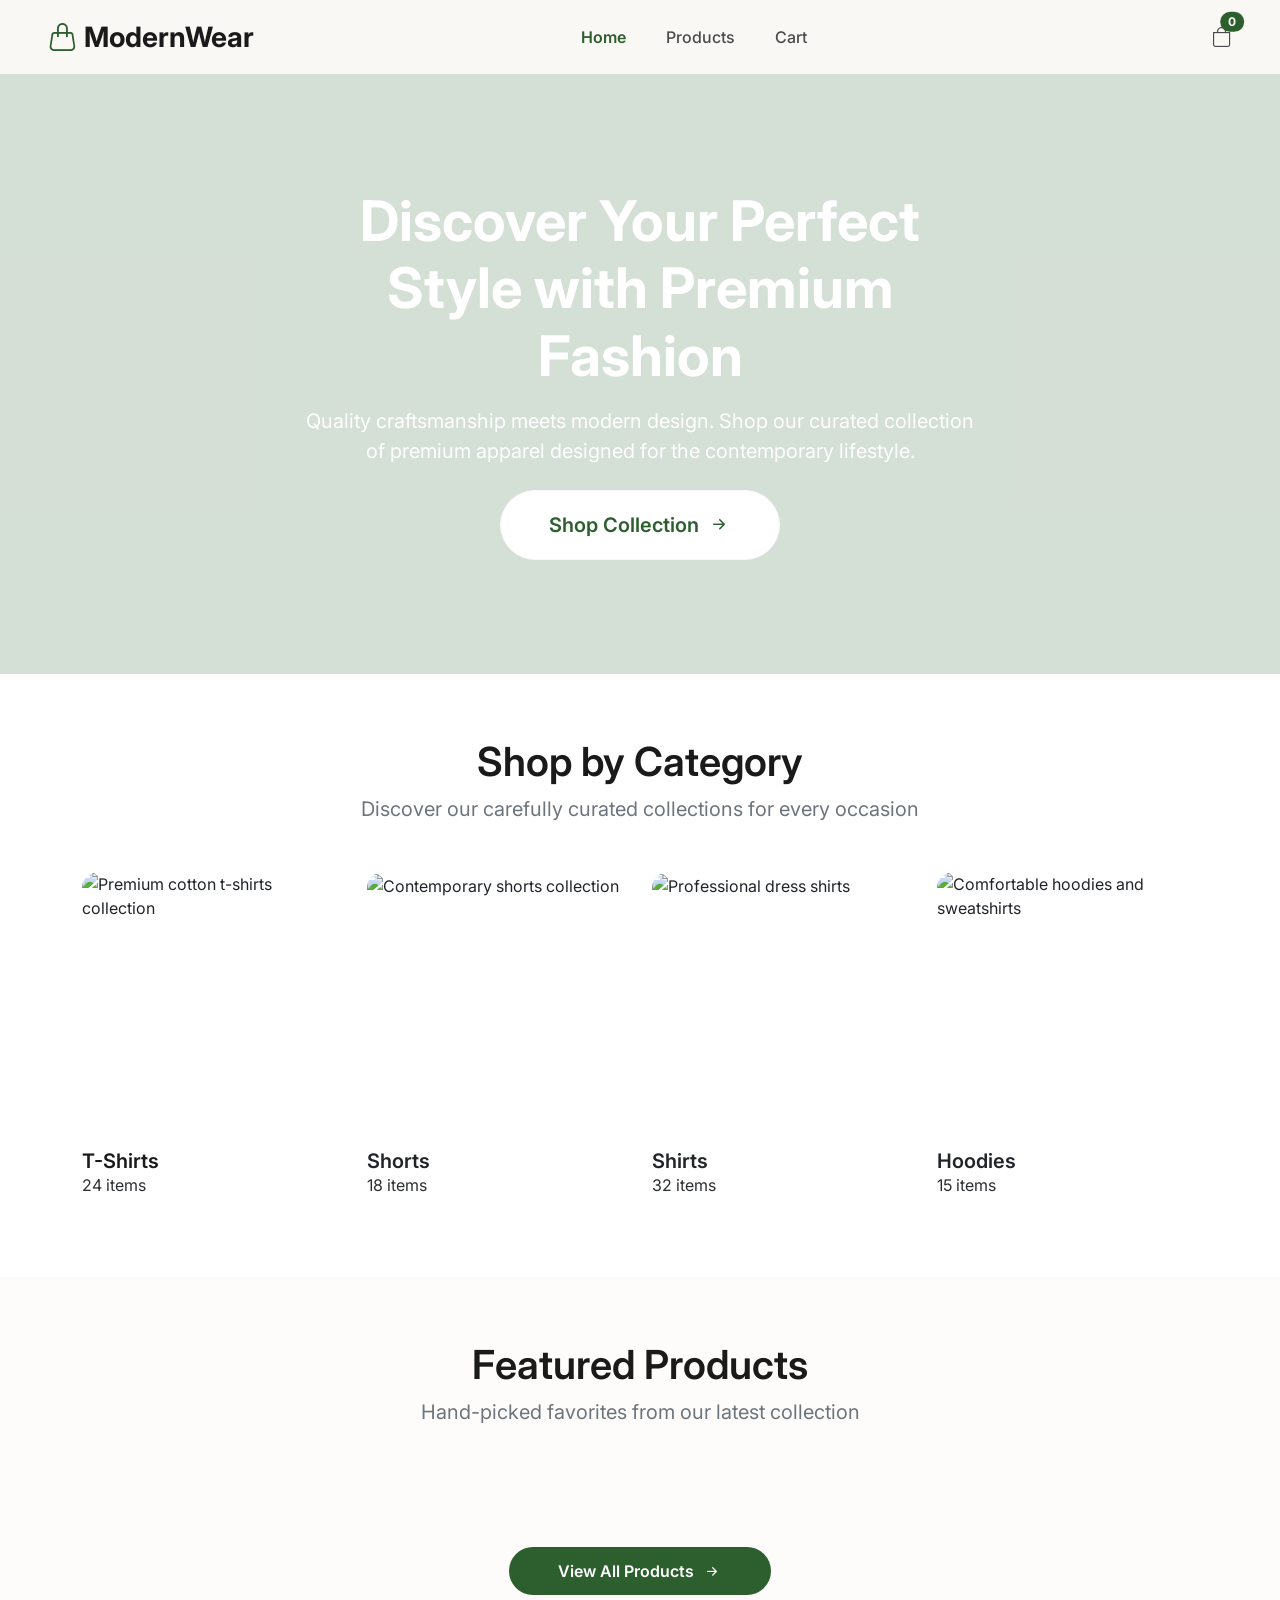
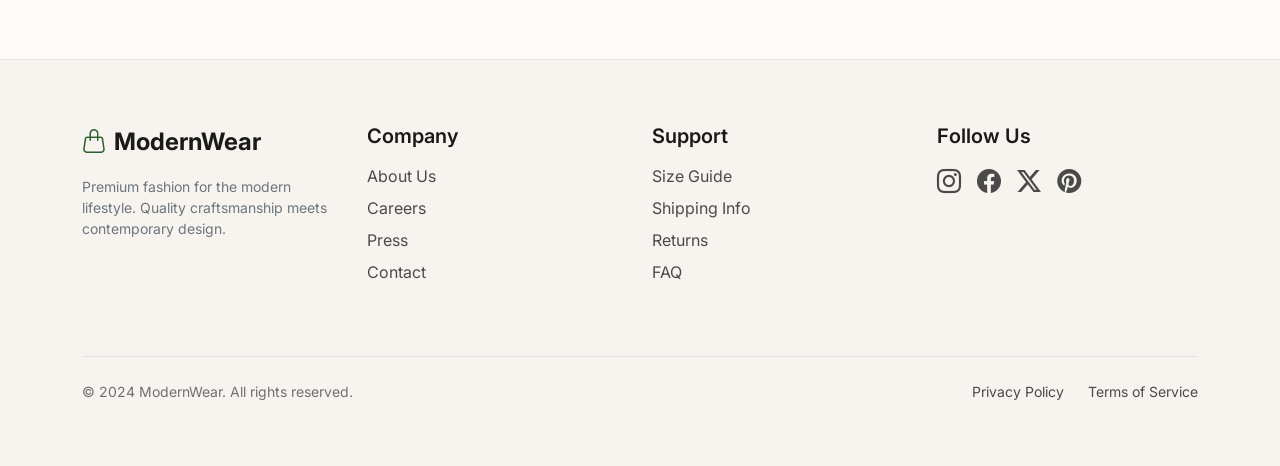
==== index.html @ c386eeb7 "changing home page name to index" ====
<!DOCTYPE html>
<html lang="en">

<head>
    <meta charset="UTF-8">
    <meta name="viewport" content="width=device-width, initial-scale=1.0, viewport-fit=cover">
    <title>ModernWear | Premium Fashion</title>
    <!-- Bootstrap 5 CSS + Icons + Core JS -->
    <link href="https://cdn.jsdelivr.net/npm/bootstrap@5.3.0-alpha1/dist/css/bootstrap.min.css" rel="stylesheet">
    <!-- Bootstrap Icons (alternative to lucide/iconify, but we keep universal style) -->
    <link rel="stylesheet" href="https://cdn.jsdelivr.net/npm/bootstrap-icons@1.11.3/font/bootstrap-icons.min.css">
    <!-- Google Fonts for clean typography -->
    <link
        href="https://fonts.googleapis.com/css2?family=Inter:opsz,wght@14..32,300;14..32,400;14..32,500;14..32,600;14..32,700&display=swap"
        rel="stylesheet">
    <link rel="stylesheet" href="style.css">

</head>

<body>

    <!-- 
  Navbar with Bootstrap responsive behavior:
  - On desktop (lg and above): navbar expands, links visible horizontally, no toggler needed.
  - On mobile/tablet (< lg): navbar collapses, hamburger button appears to toggle menu.
  This matches exactly the requirement: "navbar to be shown normally and when the screen is for mobile phones then start showing the navbar using the button"
-->
    <header>
        <nav class="navbar navbar-expand-lg navbar-custom">
            <div class="container-fluid p-0">
                <!-- Brand Logo -->
                <a class="navbar-brand-custom" href="#">
                    <i class="bi bi-handbag"></i>
                    <span>ModernWear</span>
                </a>

                <!-- Navbar toggler (hamburger button) - visible only on mobile/tablet -->
                <button class="navbar-toggler" type="button" data-bs-toggle="collapse" data-bs-target="#mainNavbar"
                    aria-controls="mainNavbar" aria-expanded="false" aria-label="Toggle navigation">
                    <i class="bi bi-list fs-1" style="color: #2C5F2D;"></i>
                </button>

                <!-- Collapsible navbar content: links and icons (icons also reposition on collapse) -->
                <div class="collapse navbar-collapse justify-content-between" id="mainNavbar">

                    <div class="d-none d-lg-block" style="width: 120px;"></div>

                    <!-- Centered navigation links on desktop, left on collapse -->
                    <ul class="navbar-nav mx-auto mb-2 mb-lg-0 gap-lg-4 gap-2">
                        <li class="nav-item">
                            <a class="nav-link active fw-semibold" href="home.html" style="color: #2C5F2D;">Home</a>
                        </li>
                        <li class="nav-item">
                            <a class="nav-link" href="products_index.html">Products</a>
                        </li>
                        <li class="nav-item">
                            <a class="nav-link" href="cart.html">Cart</a>
                        </li>
                    </ul>

                    <!-- Right side icons: search & shopping bag with badge -->
                    <div class="nav-icons ms-auto mt-3 mt-lg-0">
                        <div class="position-relative d-inline-flex">
                            <a href="cart.html" class="bi bi-bag fs-5 btn-icon-hover" style="color: #4a4a4a;"></a>
                            <span class="position-absolute top-0 start-100 translate-middle badge" id="cartItemsSpan"
                                style="border-radius: 24px; background-color: #2C5F2D;">0</span>
                        </div>
                    </div>
                </div>
            </div>
        </nav>
    </header>

    <main>
        <!-- Hero section with background image and green overlay -->
        <section class="position-relative w-100"
            style="min-height: 600px; background-image: url('https://static.paraflowcontent.com/public/resource/image/a74d214f-191f-445a-be1c-9409bee812e2.jpeg'); background-size: cover; background-position: center;">
            <div class="position-absolute top-0 start-0 w-100 h-100" style="background-color: rgba(44, 95, 45, 0.2);">
            </div>
            <div class="container h-100 d-flex align-items-center justify-content-center position-relative py-5"
                style="min-height: 600px;">
                <div class="text-center text-white px-3" style="max-width: 720px;">
                    <h1 class="display-4 fw-bold mb-3 hero-title">Discover Your Perfect Style with Premium Fashion</h1>
                    <p class="fs-5 mb-4 opacity-90 hero-sub">Quality craftsmanship meets modern design. Shop our curated
                        collection of premium apparel designed for the contemporary lifestyle.</p>
                    <a href="products_index.html"
                        class="btn btn-light btn-lg rounded-pill px-5 py-3 fw-semibold d-inline-flex align-items-center gap-2"
                        style="color: #2C5F2D; background: white;" id="shopCollection">
                        Shop Collection <i class="bi bi-arrow-right-short fs-4"></i>
                    </a>
                </div>
            </div>
        </section>

        <!-- Shop by Category section -->
        <section class="section-pad">
            <div class="container">
                <div class="text-center mb-5">
                    <h2 class="fw-semibold fs-1" style="color: #1a1a1a;">Shop by Category</h2>
                    <p class="text-secondary fs-5">Discover our carefully curated collections for every occasion</p>
                </div>
                <div class="row g-4">
                    <!-- Category 1: T-Shirts -->
                    <div class="col-sm-6 col-lg-3">
                        <div class="category-card">
                            <div class="rounded-4 overflow-hidden mb-3" style="aspect-ratio: 1 / 1;">
                                <img src="https://static.paraflowcontent.com/public/resource/image/ae2c9e3f-8315-4bd7-a6d4-127aab6cfd67.jpeg"
                                    class="w-100 h-100 img-cover" alt="Premium cotton t-shirts collection">
                            </div>
                            <h3 class="fw-semibold fs-5 mb-0" style="color: #1a1a1a;">T-Shirts</h3>
                            <p class="text-secondary-emphasis" style="color: #707070;">24 items</p>
                        </div>
                    </div>
                    <!-- Category 2: Shorts -->
                    <div class="col-sm-6 col-lg-3">
                        <div class="category-card">
                            <div class="rounded-4 overflow-hidden mb-3" style="aspect-ratio: 1 / 1;">
                                <img src="https://static.paraflowcontent.com/public/resource/image/b7608e39-6a38-4a4c-96ec-7ed634ce9120.jpeg"
                                    class="w-100 h-100 img-cover" alt="Contemporary shorts collection">
                            </div>
                            <h3 class="fw-semibold fs-5 mb-0">Shorts</h3>
                            <p class="text-secondary-emphasis" style="color: #707070;">18 items</p>
                        </div>
                    </div>
                    <!-- Category 3: Shirts -->
                    <div class="col-sm-6 col-lg-3">
                        <div class="category-card">
                            <div class="rounded-4 overflow-hidden mb-3" style="aspect-ratio: 1 / 1;">
                                <img src="https://static.paraflowcontent.com/public/resource/image/f9c5b1fc-cf08-4550-a4e1-898ebedafe36.jpeg"
                                    class="w-100 h-100 img-cover" alt="Professional dress shirts">
                            </div>
                            <h3 class="fw-semibold fs-5 mb-0">Shirts</h3>
                            <p class="text-secondary-emphasis" style="color: #707070;">32 items</p>
                        </div>
                    </div>
                    <!-- Category 4: Hoodies -->
                    <div class="col-sm-6 col-lg-3">
                        <div class="category-card">
                            <div class="rounded-4 overflow-hidden mb-3" style="aspect-ratio: 1 / 1;">
                                <img src="https://static.paraflowcontent.com/public/resource/image/0d8dbdb2-20f8-4ef2-a52f-b35d293071a5.jpeg"
                                    class="w-100 h-100 img-cover" alt="Comfortable hoodies and sweatshirts">
                            </div>
                            <h3 class="fw-semibold fs-5 mb-0">Hoodies</h3>
                            <p class="text-secondary-emphasis" style="color: #707070;">15 items</p>
                        </div>
                    </div>
                </div>
            </div>
        </section>

        <!-- Featured Products section with light background -->
        <section style="background-color: #FDFCFA;" class="section-pad">
            <div class="container">
                <div class="text-center mb-5">
                    <h2 class="fw-semibold fs-1" style="color: #1a1a1a;">Featured Products</h2>
                    <p class="text-secondary fs-5">Hand-picked favorites from our latest collection</p>
                </div>

                <div class="row g-4 pb-5" id="products_grid">


                    <!-- Load More Button -->

                </div>




                <div class="text-center mt-5">
                    <a href="products_index.html"
                        class="btn btn-brand-green rounded-pill px-5 py-2 fw-semibold d-inline-flex align-items-center gap-2">
                        View All Products <i class="bi bi-arrow-right-short fs-5"></i>
                    </a>
                </div>
            </div>
        </section>

        <!-- Footer -->
        <footer style="background-color: #F7F4EF; border-top: 1px solid #e8e3dc;" class="section-pad">
            <div class="container">
                <div class="row g-4 pb-5 mb-2">
                    <!-- Brand column -->
                    <div class="col-md-6 col-lg-3">
                        <div class="d-flex align-items-center gap-2 mb-3">
                            <i class="bi bi-handbag fs-4 text-brand-green"></i>
                            <span class="fw-bold fs-4" style="color: #1a1a1a;">ModernWear</span>
                        </div>
                        <p class="small text-secondary">Premium fashion for the modern lifestyle. Quality craftsmanship
                            meets contemporary design.</p>
                    </div>
                    <!-- Company Links -->
                    <div class="col-6 col-md-3 col-lg-3">
                        <h5 class="fw-semibold mb-3" style="color: #1a1a1a;">Company</h5>
                        <ul class="list-unstyled">
                            <li class="mb-2"><a href="#" class="footer-link text-decoration-none">About Us</a></li>
                            <li class="mb-2"><a href="#" class="footer-link text-decoration-none">Careers</a></li>
                            <li class="mb-2"><a href="#" class="footer-link text-decoration-none">Press</a></li>
                            <li class="mb-2"><a href="#" class="footer-link text-decoration-none">Contact</a></li>
                        </ul>
                    </div>
                    <!-- Support Links -->
                    <div class="col-6 col-md-3 col-lg-3">
                        <h5 class="fw-semibold mb-3" style="color: #1a1a1a;">Support</h5>
                        <ul class="list-unstyled">
                            <li class="mb-2"><a href="#" class="footer-link text-decoration-none">Size Guide</a></li>
                            <li class="mb-2"><a href="#" class="footer-link text-decoration-none">Shipping Info</a></li>
                            <li class="mb-2"><a href="#" class="footer-link text-decoration-none">Returns</a></li>
                            <li class="mb-2"><a href="#" class="footer-link text-decoration-none">FAQ</a></li>
                        </ul>
                    </div>
                    <!-- Social Links -->
                    <div class="col-md-6 col-lg-3">
                        <h5 class="fw-semibold mb-3" style="color: #1a1a1a;">Follow Us</h5>
                        <div class="d-flex gap-3">
                            <a href="#" class="social-icon"><i class="bi bi-instagram fs-4"></i></a>
                            <a href="#" class="social-icon"><i class="bi bi-facebook fs-4"></i></a>
                            <a href="#" class="social-icon"><i class="bi bi-twitter-x fs-4"></i></a>
                            <a href="#" class="social-icon"><i class="bi bi-pinterest fs-4"></i></a>
                        </div>
                    </div>
                </div>
                <div class="border-top pt-4 mt-2 d-flex flex-column flex-md-row justify-content-between align-items-center"
                    style="border-color: #e8e3dc;">
                    <p class="small mb-2 mb-md-0" style="color: #707070;">© 2024 ModernWear. All rights reserved.</p>
                    <div class="d-flex gap-4">
                        <a href="#" class="footer-link small text-decoration-none">Privacy Policy</a>
                        <a href="#" class="footer-link small text-decoration-none">Terms of Service</a>
                    </div>
                </div>
            </div>
        </footer>
    </main>

    <!-- Bootstrap JS Bundle for responsive navbar toggler -->
    <script src="https://cdn.jsdelivr.net/npm/bootstrap@5.3.0-alpha1/dist/js/bootstrap.bundle.min.js"></script>
    <!-- Heart icon toggle interactive (enhancement) -->
    <script>
        let totalCartQuantity = localStorage.getItem("totalCartQuantity");
        const cartItemsSpan = document.getElementById('cartItemsSpan');

        if (totalCartQuantity !== null) {
            cartItemsSpan.innerText = totalCartQuantity;
        }
        document.querySelectorAll('.heart-icon').forEach(heart => {
            heart.addEventListener('click', function (e) {
                e.preventDefault();
                const icon = this.querySelector('i');
                if (icon.classList.contains('bi-heart')) {
                    icon.classList.remove('bi-heart');
                    icon.classList.add('bi-heart-fill');
                    icon.style.color = '#e83e8c';
                } else {
                    icon.classList.remove('bi-heart-fill');
                    icon.classList.add('bi-heart');
                    icon.style.color = '#4a4a4a';
                }
            });
        });


        let maxRange = 4;
        let minRange = 0;
        let products_data;
        fetch('https://69bea7ae17c3d7d977929e89.mockapi.io/TownTeen/products')
            .then(res => res.json())
            .then(data => {
                products_data = data;
                renderProducts(data);
            });

        function renderProducts(products) {
            const container = document.getElementById('products_grid');

            // container.innerHTML = ""; // clear old content
            products.forEach(product => {
                if (product.id >= minRange && product.id <= maxRange) {
                    const card = document.createElement('div');
                    card.className = "col-sm-6 col-lg-4 col-xl-3";
                    card.innerHTML = `
                <div class="card h-100 border-0 shadow-sm rounded-4 overflow-hidden">
                    <div class="position-relative" style="aspect-ratio: 1/1;">
                        <img src=${product.image}
                            class="card-img-top w-100 h-100 object-fit-cover" alt="Performance Athletic">
                            <div class="position-absolute top-0 end-0 m-3">
                                <div class="heart-icon"><i class="bi bi-heart" style="color: #4a4a4a;"></i></div>
                            </div>
                    </div>
                    <div class="card-body p-3">
                        <span class="small text-secondary-emphasis">${product.category}</span>
                        <h3 class="h6 fw-semibold mt-1 mb-2">${product.name}</h3>
                        <div class="fw-bold fs-5" style="color: #2C5F2D;">$${product.price}</div>
                    </div>
                </div>
        `;
                    container.append(card);
                }
            });

            document.querySelectorAll('.heart-icon').forEach(heart => {
                heart.addEventListener('click', function (e) {
                    e.preventDefault();
                    const icon = this.querySelector('i');
                    if (icon.classList.contains('bi-heart')) {
                        icon.classList.remove('bi-heart');
                        icon.classList.add('bi-heart-fill');
                        icon.style.color = '#e83e8c';
                    } else {
                        icon.classList.remove('bi-heart-fill');
                        icon.classList.add('bi-heart');
                        icon.style.color = '#4a4a4a';
                    }
                });
            });
        }


    </script>
</body>

</html>
---- style.css ----
/* Custom overrides to keep Bootstrap aligned with original design colors, spacing, and hover effects */
        body {
            font-family: 'Inter', -apple-system, BlinkMacSystemFont, 'Segoe UI', 'Helvetica Neue', Arial, sans-serif;
            background-color: #ffffff;
            line-height: 1.5;
        }

        /* brand color: #2C5F2D (green), neutral grays */
        :root {
            --brand-green: #2C5F2D;
            --brand-dark: #1a1a1a;
            --brand-gray: #4a4a4a;
            --brand-light-gray: #707070;
            --bg-warm: #faf8f5;
            --card-bg: #ffffff;
            --footer-bg: #F7F4EF;
            --border-light: #e8e3dc;
        }

 .hover-zoom {
            transition: transform 0.5s ease;
        }

        .hover-zoom:hover {
            transform: scale(1.02);
            /* zoom 10% */
        }

        .hover-color{
            transition: background 0.5s ease;
            background-color: #2C5F2D !important;

        }

        .hover-color:hover{
            background-color: #308932 !important;

        }

        .text-brand-green {
            color: var(--brand-green);
        }

        .bg-brand-green {
            background-color: var(--brand-green);
        }

        .btn-brand-green {
            background-color: var(--brand-green);
            color: white;
            transition: all 0.2s ease;
        }

        .btn-brand-green:hover {
            background-color: #1d4620;
            color: white;
        }

        .hero-overlay {
            background-color: rgba(44, 95, 45, 0.2);
        }

        .category-card img,
        .product-card img {
            transition: opacity 0.25s ease;
        }

        .category-card:hover img {
            opacity: 0.9;
        }

        .product-card {
            transition: box-shadow 0.2s ease;
            border-radius: 1rem;
            background: white;
            overflow: hidden;
        }

        .product-card:hover {
            box-shadow: 0 8px 20px rgba(44, 95, 45, 0.08);
        }

        .heart-icon {
            background: rgba(255, 255, 255, 0.9);
            backdrop-filter: blur(4px);
            transition: background 0.2s;
            width: 36px;
            height: 36px;
            display: flex;
            align-items: center;
            justify-content: center;
            border-radius: 50%;
            cursor: pointer;
        }

        .heart-icon:hover {
            background: white;
        }

        .footer-link {
            color: var(--brand-gray);
            text-decoration: none;
            transition: color 0.2s;
        }

        .footer-link:hover {
            color: var(--brand-green);
        }

        .social-icon {
            color: var(--brand-gray);
            font-size: 1.4rem;
            transition: color 0.2s;
        }

        .social-icon:hover {
            color: var(--brand-green);
        }

        .cart-badge {
            background-color: var(--brand-green);
            color: white;
            width: 20px;
            height: 20px;
            font-size: 0.7rem;
            top: -8px;
            right: -12px;
        }

        .nav-link-custom {
            font-weight: 500;
            color: var(--brand-gray);
            transition: color 0.2s;
            cursor: pointer;
            text-decoration: none;
        }

        .nav-link-custom:hover,
        .nav-link-custom.active {
            color: var(--brand-green);
        }

        .btn-icon-hover {
            transition: color 0.2s;
            cursor: pointer;
        }

        .btn-icon-hover:hover {
            color: var(--brand-green);
        }

        .img-cover {
            object-fit: cover;
            width: 100%;
            height: 100%;
        }

        /* responsive adjustments for section padding */
        @media (max-width: 768px) {
            .hero-title {
                font-size: 2rem;
            }

            .hero-sub {
                font-size: 1rem;
            }

            .section-pad {
                padding-left: 1.5rem;
                padding-right: 1.5rem;
            }
        }

        @media (max-width: 576px) {
            .hero-title {
                font-size: 1.75rem;
            }
        }

        .section-pad {
            padding: 4rem 3rem;
        }

        @media (max-width: 992px) {
            .section-pad {
                padding: 3rem 2rem;
            }
        }

        @media (max-width: 768px) {
            .section-pad {
                padding: 2.5rem 1.5rem;
            }
        }

        /* Navbar custom styling to match original design */
        .navbar-custom {
            background-color: #faf8f5;
            padding: 1rem 3rem;
        }

        @media (max-width: 991.98px) {
            .navbar-custom {
                padding: 1rem 1.5rem;
            }
        }

        .navbar-brand-custom {
            display: flex;
            align-items: center;
            gap: 0.5rem;
            font-size: 1.75rem;
            font-weight: bold;
            color: #1a1a1a;
            text-decoration: none;
        }

        .navbar-brand-custom i {
            color: var(--brand-green);
            font-size: 1.75rem;
        }

        .navbar-nav .nav-link {
            font-weight: 500;
            color: #4a4a4a;
            padding: 0.5rem 0;
            transition: color 0.2s;
        }

        .navbar-nav .nav-link:hover,
        .navbar-nav .nav-link.active {
            color: var(--brand-green);
        }

        /* Desktop: nav links always visible, but Bootstrap collapse handles mobile. 
       We want navbar to be normal on desktop (expanded) and collapsed on mobile with toggler.
       Bootstrap default behavior: navbar-expand-lg shows links horizontally on lg+ and collapses on <lg.
       Perfect for our requirement */
        .navbar-toggler {
            border: none;
            padding: 0;
        }

        .navbar-toggler:focus {
            box-shadow: none;
        }

        .navbar-toggler-icon-custom {
            font-size: 1.8rem;
            color: var(--brand-green);
        }

        /* Right icons wrapper */
        .nav-icons {
            display: flex;
            align-items: center;
            gap: 1.25rem;
        }

        @media (max-width: 991.98px) {
            .navbar-custom {
                padding: 0.875rem 1.25rem;
            }

            .navbar-brand-custom {
                font-size: 1.5rem;
            }

            .navbar-brand-custom i {
                font-size: 1.5rem;
            }

            .nav-icons {
                gap: 1rem;
            }
        }
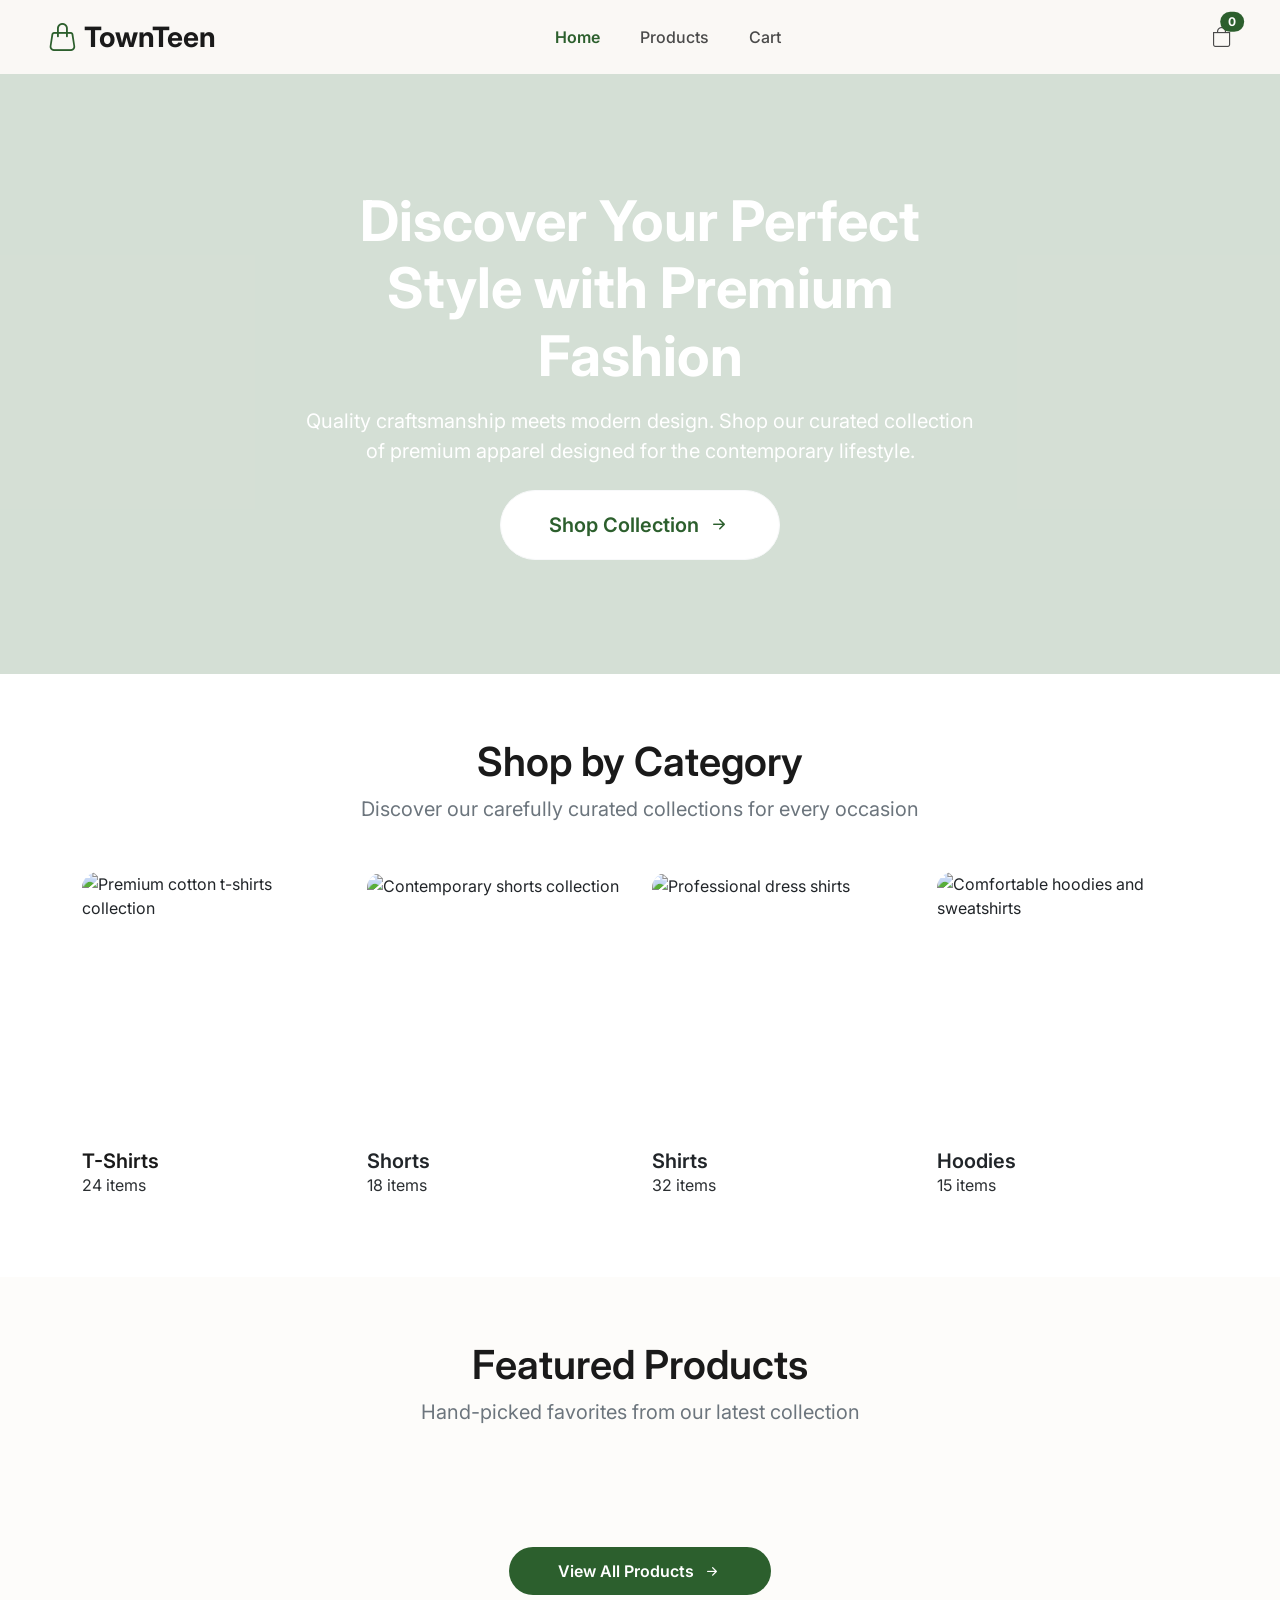
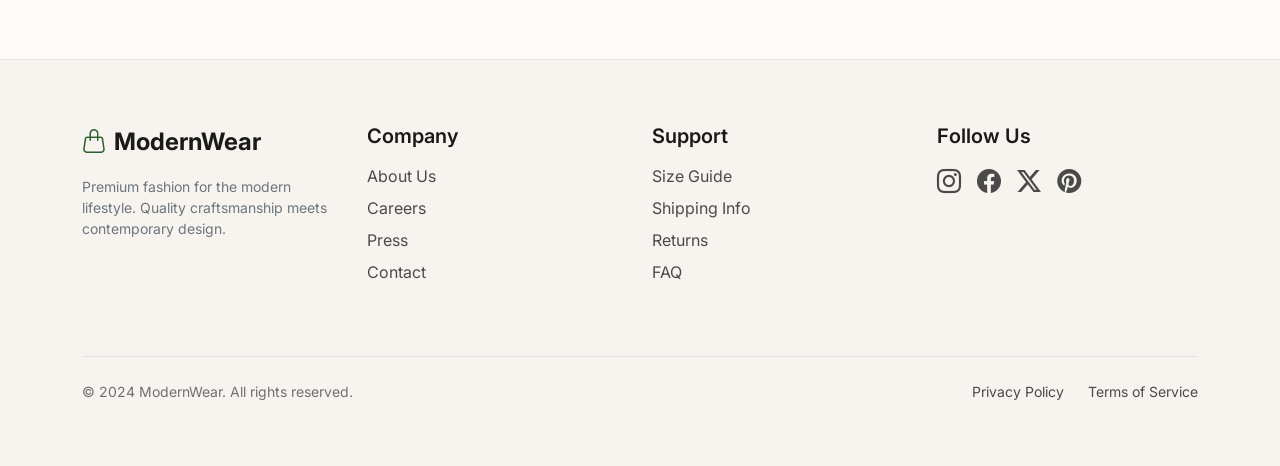
==== commit e98ff680: "fixing links issues" ====
--- a/index.html
+++ b/index.html
@@ -4,7 +4,7 @@
 <head>
     <meta charset="UTF-8">
     <meta name="viewport" content="width=device-width, initial-scale=1.0, viewport-fit=cover">
-    <title>ModernWear | Premium Fashion</title>
+    <title>TownTeen | Premium Fashion</title>
     <!-- Bootstrap 5 CSS + Icons + Core JS -->
     <link href="https://cdn.jsdelivr.net/npm/bootstrap@5.3.0-alpha1/dist/css/bootstrap.min.css" rel="stylesheet">
     <!-- Bootstrap Icons (alternative to lucide/iconify, but we keep universal style) -->
@@ -29,9 +29,9 @@
         <nav class="navbar navbar-expand-lg navbar-custom">
             <div class="container-fluid p-0">
                 <!-- Brand Logo -->
-                <a class="navbar-brand-custom" href="#">
+                <a class="navbar-brand-custom" href="index.html">
                     <i class="bi bi-handbag"></i>
-                    <span>ModernWear</span>
+                    <span>TownTeen</span>
                 </a>
 
                 <!-- Navbar toggler (hamburger button) - visible only on mobile/tablet -->
@@ -48,7 +48,7 @@
                     <!-- Centered navigation links on desktop, left on collapse -->
                     <ul class="navbar-nav mx-auto mb-2 mb-lg-0 gap-lg-4 gap-2">
                         <li class="nav-item">
-                            <a class="nav-link active fw-semibold" href="home.html" style="color: #2C5F2D;">Home</a>
+                            <a class="nav-link active fw-semibold" href="index.html" style="color: #2C5F2D;">Home</a>
                         </li>
                         <li class="nav-item">
                             <a class="nav-link" href="products_index.html">Products</a>
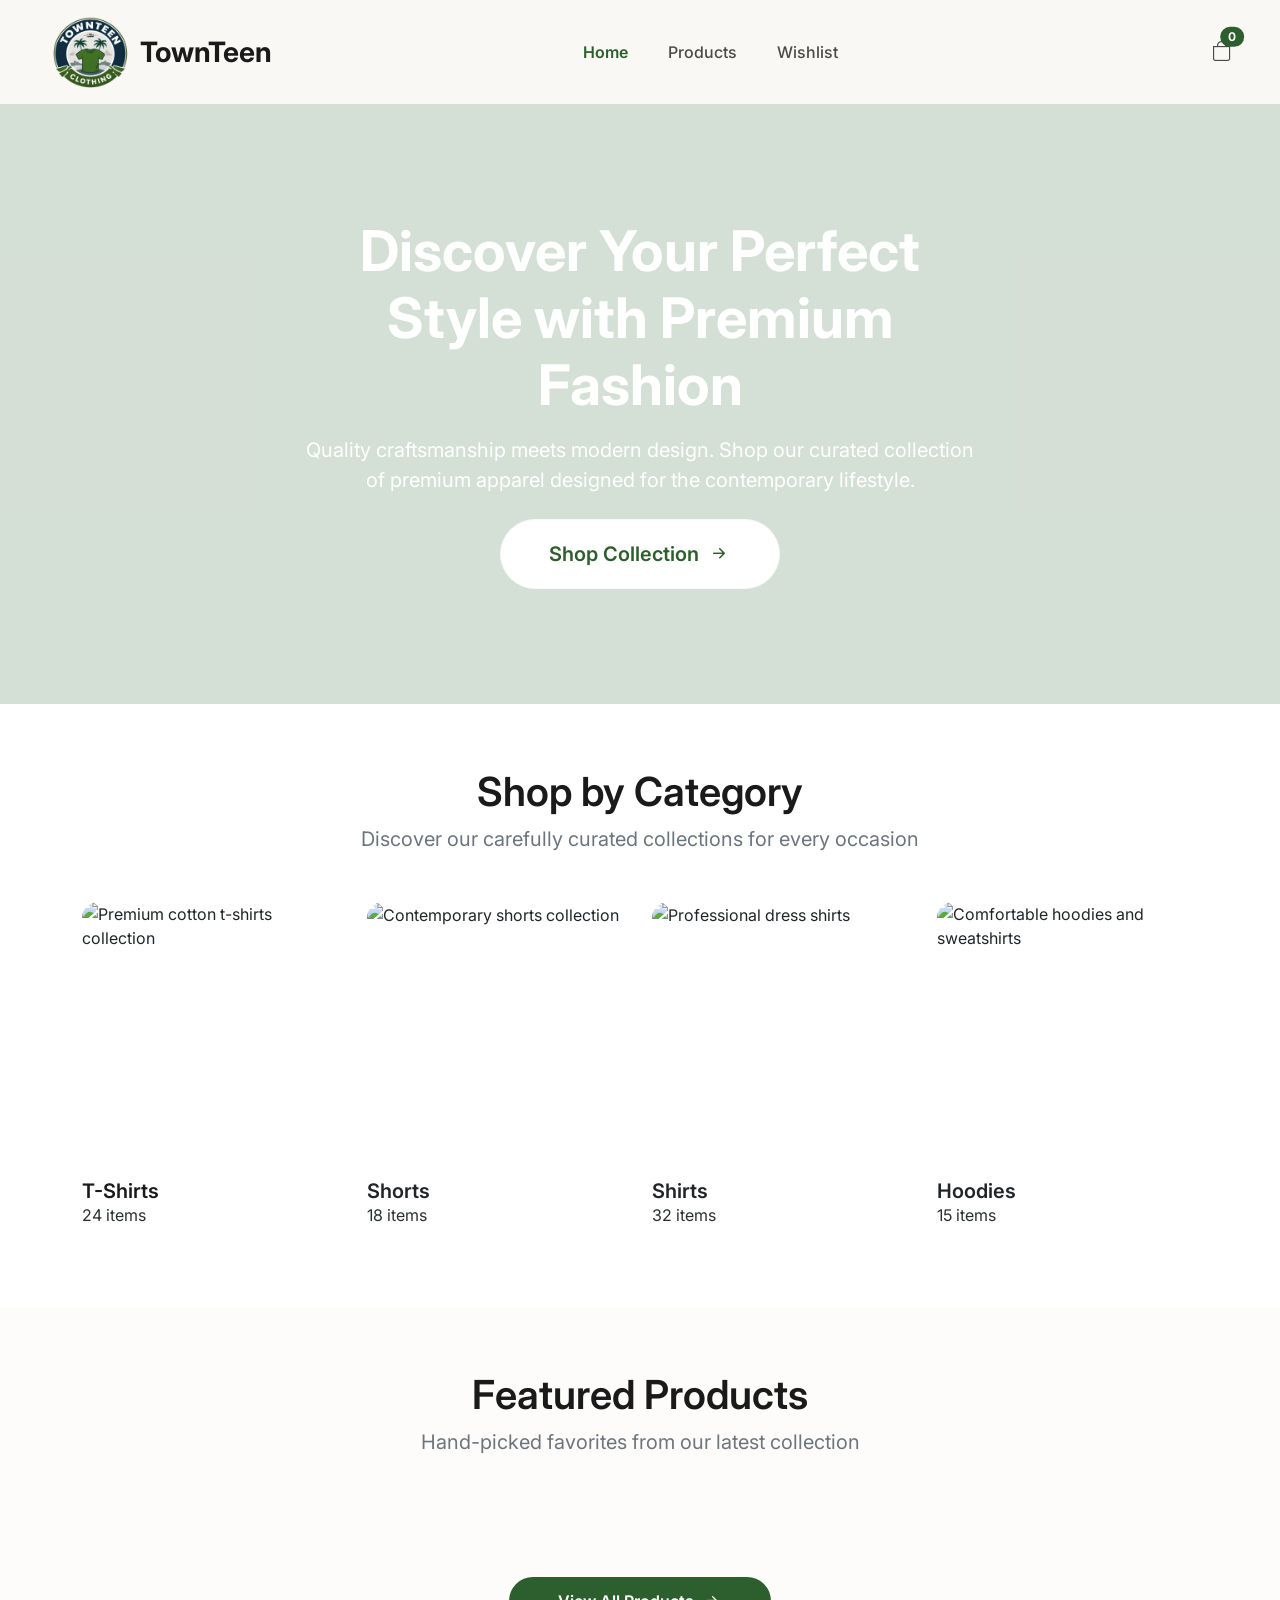
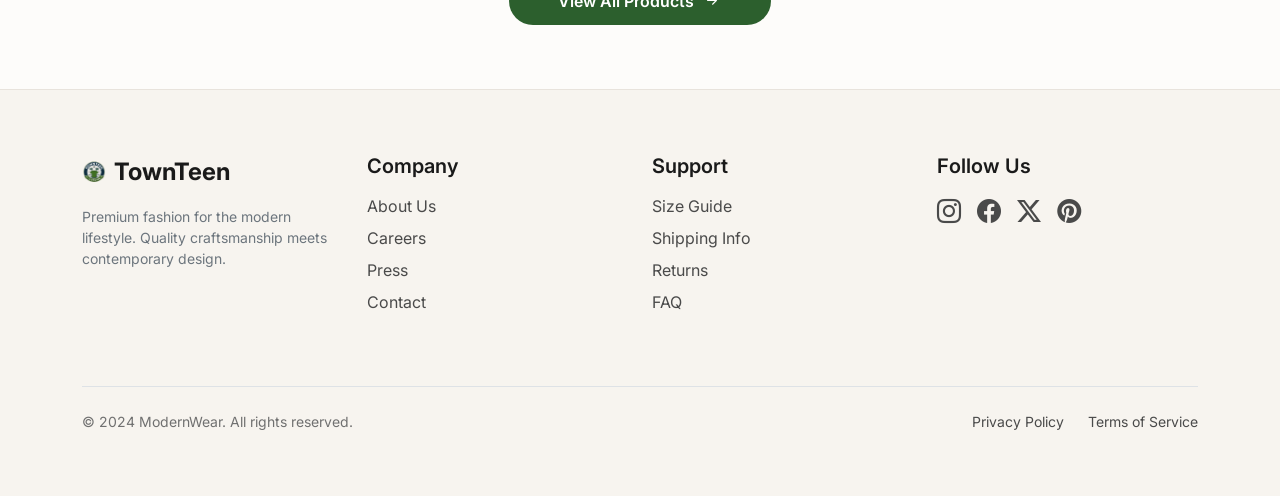
==== commit 4c22b15a: "adding wishlist page" ====
--- a/index.html
+++ b/index.html
@@ -14,23 +14,19 @@
         href="https://fonts.googleapis.com/css2?family=Inter:opsz,wght@14..32,300;14..32,400;14..32,500;14..32,600;14..32,700&display=swap"
         rel="stylesheet">
     <link rel="stylesheet" href="style.css">
+    <link rel="icon" type="image/png" href="resources/logo.png">
 
 </head>
 
 <body>
 
-    <!-- 
-  Navbar with Bootstrap responsive behavior:
-  - On desktop (lg and above): navbar expands, links visible horizontally, no toggler needed.
-  - On mobile/tablet (< lg): navbar collapses, hamburger button appears to toggle menu.
-  This matches exactly the requirement: "navbar to be shown normally and when the screen is for mobile phones then start showing the navbar using the button"
--->
     <header>
         <nav class="navbar navbar-expand-lg navbar-custom">
             <div class="container-fluid p-0">
                 <!-- Brand Logo -->
                 <a class="navbar-brand-custom" href="index.html">
-                    <i class="bi bi-handbag"></i>
+                    <!-- <i class="bi bi-handbag"></i> -->
+                    <img style="width:84px" src="resources/logo.png">
                     <span>TownTeen</span>
                 </a>
 
@@ -54,7 +50,7 @@
                             <a class="nav-link" href="products_index.html">Products</a>
                         </li>
                         <li class="nav-item">
-                            <a class="nav-link" href="cart.html">Cart</a>
+                            <a class="nav-link" href="wishlist.html">Wishlist</a>
                         </li>
                     </ul>
 
@@ -157,14 +153,7 @@
                 </div>
 
                 <div class="row g-4 pb-5" id="products_grid">
-
-
-                    <!-- Load More Button -->
-
-                </div>
-
-
-
+                </div>
 
                 <div class="text-center mt-5">
                     <a href="products_index.html"
@@ -182,8 +171,9 @@
                     <!-- Brand column -->
                     <div class="col-md-6 col-lg-3">
                         <div class="d-flex align-items-center gap-2 mb-3">
-                            <i class="bi bi-handbag fs-4 text-brand-green"></i>
-                            <span class="fw-bold fs-4" style="color: #1a1a1a;">ModernWear</span>
+
+                            <img src="resources/logo.png" style="width:24px">
+                            <span class="fw-bold fs-4" style="color: #1a1a1a;">TownTeen</span>
                         </div>
                         <p class="small text-secondary">Premium fashion for the modern lifestyle. Quality craftsmanship
                             meets contemporary design.</p>
@@ -257,10 +247,10 @@
             });
         });
 
-
-        let maxRange = 4;
-        let minRange = 0;
+        const maxRange = 4;
+        let productsCounter = 0;
         let products_data;
+
         fetch('https://69bea7ae17c3d7d977929e89.mockapi.io/TownTeen/products')
             .then(res => res.json())
             .then(data => {
@@ -270,50 +260,53 @@
 
         function renderProducts(products) {
             const container = document.getElementById('products_grid');
-
-            // container.innerHTML = ""; // clear old content
-            products.forEach(product => {
-                if (product.id >= minRange && product.id <= maxRange) {
-                    const card = document.createElement('div');
-                    card.className = "col-sm-6 col-lg-4 col-xl-3";
-                    card.innerHTML = `
-                <div class="card h-100 border-0 shadow-sm rounded-4 overflow-hidden">
-                    <div class="position-relative" style="aspect-ratio: 1/1;">
-                        <img src=${product.image}
-                            class="card-img-top w-100 h-100 object-fit-cover" alt="Performance Athletic">
-                            <div class="position-absolute top-0 end-0 m-3">
-                                <div class="heart-icon"><i class="bi bi-heart" style="color: #4a4a4a;"></i></div>
-                            </div>
-                    </div>
-                    <div class="card-body p-3">
-                        <span class="small text-secondary-emphasis">${product.category}</span>
-                        <h3 class="h6 fw-semibold mt-1 mb-2">${product.name}</h3>
-                        <div class="fw-bold fs-5" style="color: #2C5F2D;">$${product.price}</div>
-                    </div>
-                </div>
-        `;
-                    container.append(card);
+            for (let product of products) {
+                if (productsCounter === maxRange) break;
+                const card = document.createElement('div');
+                card.className = "col-sm-6 col-lg-4 col-xl-3";
+                card.innerHTML = `
+                    <div class="hover-zoom card h-100 border-0 shadow-sm rounded-4 overflow-hidden">
+                        <div class="position-relative" style="aspect-ratio: 1/1;">
+                        <a href="product_detail.html?id=${product.id}">
+                                <img src=${product.image} class="card-img-top  w-100 h-100 object-fit-contain" alt="Performance Athletic">
+                            </a>
+                                <div class="position-absolute top-0 end-0 m-3">
+                                    <div class="heart-icon"><i class="bi bi-heart heart-emoji" style="color: #4a4a4a;"></i></div>
+                                </div>
+                        </div>
+                        <div class="card-body p-3">
+                            <span class="small text-secondary-emphasis">${product.category}</span>
+                            <h3 class="h6 fw-semibold mt-1 mb-2">${product.name}</h3>
+                            <div class="fw-bold fs-5" style="color: #2C5F2D;">$${product.price}</div>
+                        </div>
+                    </div>
+                `;
+                container.append(card);
+                productsCounter++;
+                const heartIconBtn = card.querySelector('.heart-icon');
+                const heartIconEmoji = card.querySelector('.heart-emoji');
+                if (localStorage.getItem(`wishlist-${product.id}`) !== null) {
+                    heartIconEmoji.classList.remove('bi-heart');
+                    heartIconEmoji.classList.add('bi-heart-fill');
+                    heartIconEmoji.style.color = '#e83e8c';
                 }
-            });
-
-            document.querySelectorAll('.heart-icon').forEach(heart => {
-                heart.addEventListener('click', function (e) {
-                    e.preventDefault();
-                    const icon = this.querySelector('i');
-                    if (icon.classList.contains('bi-heart')) {
-                        icon.classList.remove('bi-heart');
-                        icon.classList.add('bi-heart-fill');
-                        icon.style.color = '#e83e8c';
-                    } else {
-                        icon.classList.remove('bi-heart-fill');
-                        icon.classList.add('bi-heart');
-                        icon.style.color = '#4a4a4a';
+                heartIconBtn.addEventListener('click', () => {
+                    console.log('div event');
+                    if (heartIconEmoji.classList.contains('bi-heart')) {
+                        heartIconEmoji.classList.remove('bi-heart');
+                        heartIconEmoji.classList.add('bi-heart-fill');
+                        heartIconEmoji.style.color = '#e83e8c';
+                        localStorage.setItem(`wishlist-${product.id}`, true);
+                    }
+                    else {
+                        heartIconEmoji.classList.remove('bi-heart-fill');
+                        heartIconEmoji.classList.add('bi-heart');
+                        heartIconEmoji.style.color = '#4a4a4a';
+                        localStorage.removeItem(`wishlist-${product.id}`);
                     }
                 });
-            });
+            };
         }
-
-
     </script>
 </body>
 
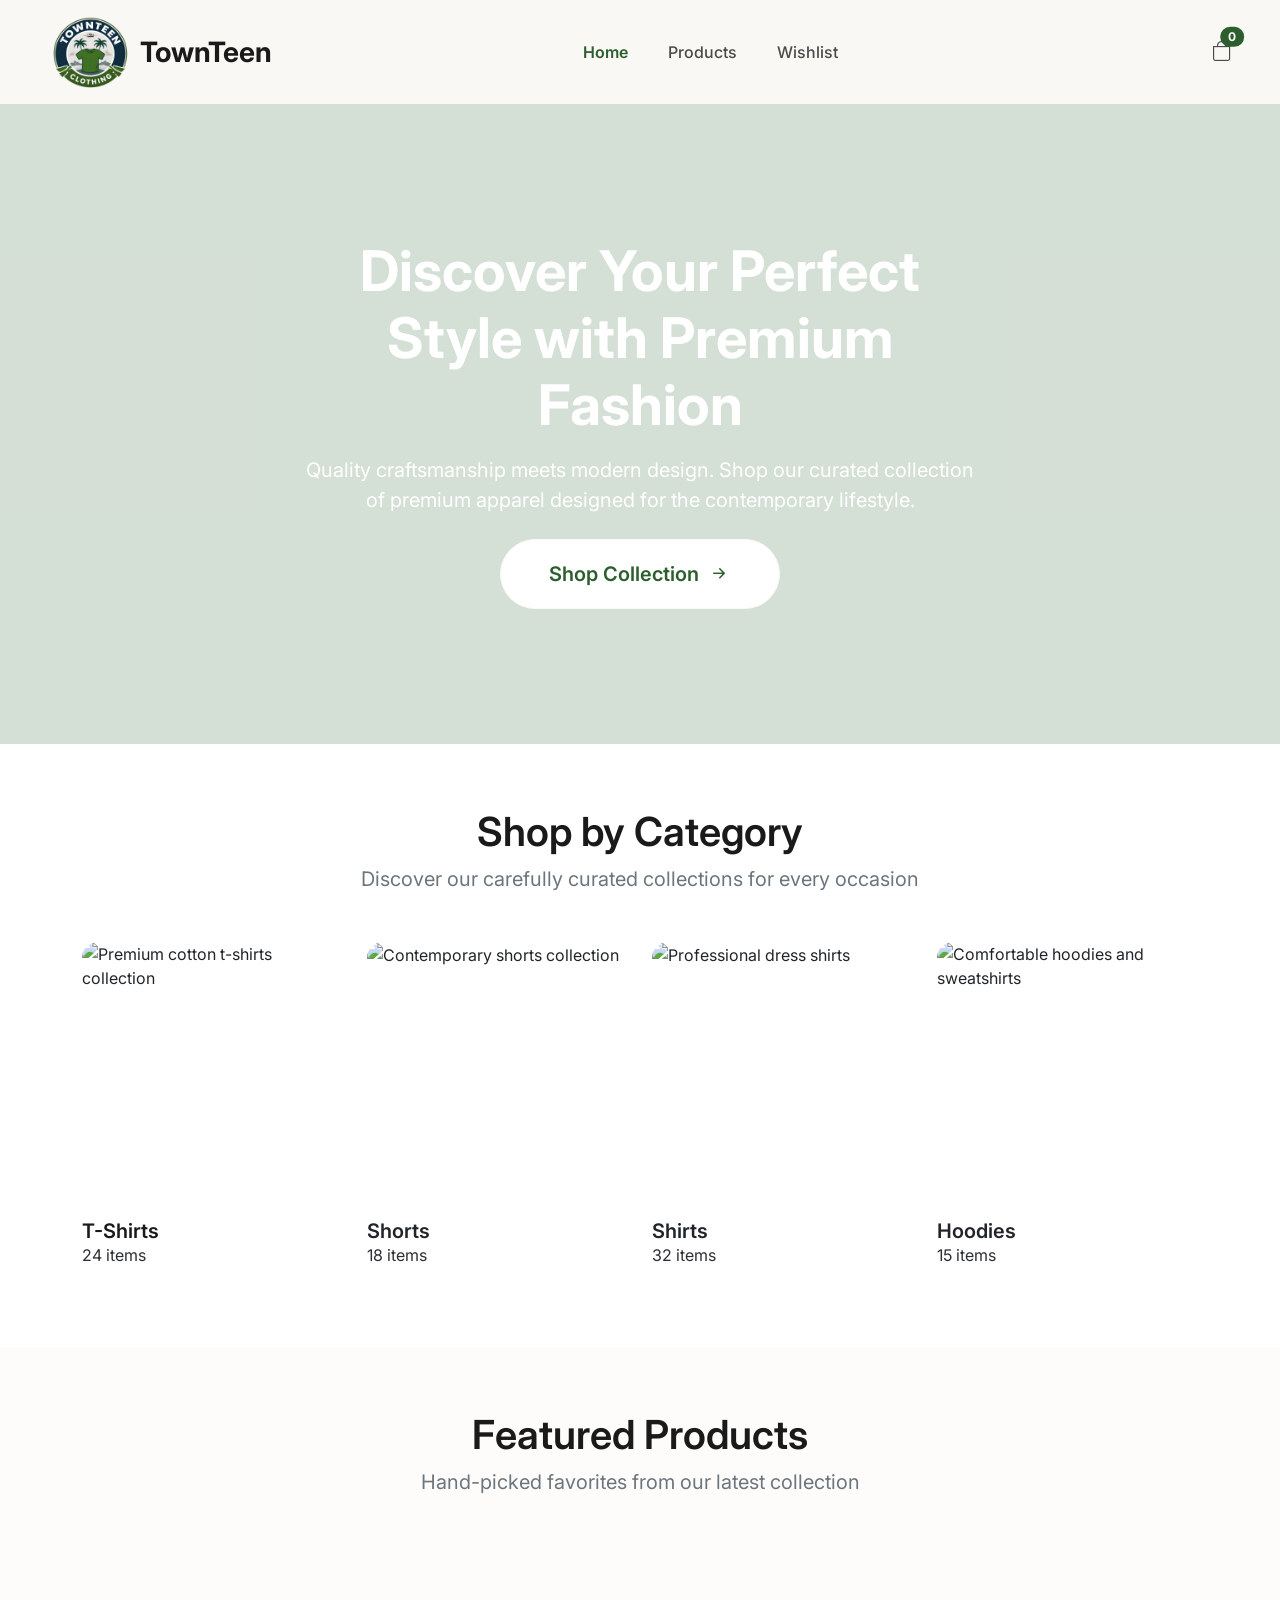
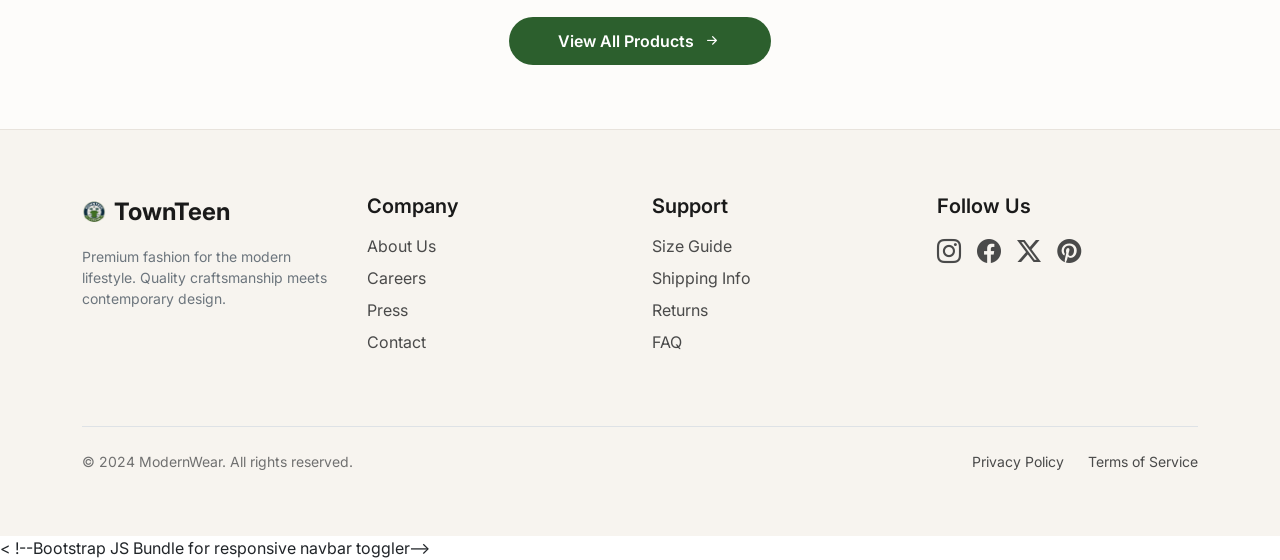
==== commit d119b026: "latest version" ====
--- a/index.html
+++ b/index.html
@@ -5,11 +5,11 @@
     <meta charset="UTF-8">
     <meta name="viewport" content="width=device-width, initial-scale=1.0, viewport-fit=cover">
     <title>TownTeen | Premium Fashion</title>
-    <!-- Bootstrap 5 CSS + Icons + Core JS -->
+    <!-- Bootstrap 5 CSS + Icons + JS -->
     <link href="https://cdn.jsdelivr.net/npm/bootstrap@5.3.0-alpha1/dist/css/bootstrap.min.css" rel="stylesheet">
-    <!-- Bootstrap Icons (alternative to lucide/iconify, but we keep universal style) -->
+    <!-- Bootstrap Icons -->
     <link rel="stylesheet" href="https://cdn.jsdelivr.net/npm/bootstrap-icons@1.11.3/font/bootstrap-icons.min.css">
-    <!-- Google Fonts for clean typography -->
+    <!-- Google Fonts -->
     <link
         href="https://fonts.googleapis.com/css2?family=Inter:opsz,wght@14..32,300;14..32,400;14..32,500;14..32,600;14..32,700&display=swap"
         rel="stylesheet">
@@ -68,9 +68,9 @@
     </header>
 
     <main>
-        <!-- Hero section with background image and green overlay -->
-        <section class="position-relative w-100"
-            style="min-height: 600px; background-image: url('https://static.paraflowcontent.com/public/resource/image/a74d214f-191f-445a-be1c-9409bee812e2.jpeg'); background-size: cover; background-position: center;">
+        <!-- hero section for mobile view -->
+        <section class=" position-relative w-100 mobile-view-hero"
+            style="display: none ;min-height: 600px; background-image: url('https://static.paraflowcontent.com/public/resource/image/a74d214f-191f-445a-be1c-9409bee812e2.jpeg'); background-size: cover; background-position: center;">
             <div class="position-absolute top-0 start-0 w-100 h-100" style="background-color: rgba(44, 95, 45, 0.2);">
             </div>
             <div class="container h-100 d-flex align-items-center justify-content-center position-relative py-5"
@@ -88,7 +88,41 @@
             </div>
         </section>
 
-        <!-- Shop by Category section -->
+        <!-- hero section for desktop -->
+        <section class="video-container desktop-view-hero" style="display: none">
+            <div class="position-absolute top-0 start-0 w-100 h-100" style="background-color: rgba(44, 95, 45, 0.2);">
+            </div>
+            <video autoplay muted loop class="img-cover">
+                <source src="resources/heroVideo.mp4" type="video/mp4">
+                Your browser does not support the video tag.
+            </video>
+
+            <div class="video-overlay-text container h-100 d-flex align-items-center justify-content-center position-relative py-5"
+                style="min-height: 600px;">
+                <div class="text-center text-white px-3" style="max-width: 720px;">
+                    <h1 class="display-4 fw-bold mb-3 hero-title">Discover Your Perfect Style with Premium Fashion</h1>
+                    <p class="fs-5 mb-4 opacity-90 hero-sub">Quality craftsmanship meets modern design. Shop our curated
+                        collection of premium apparel designed for the contemporary lifestyle.</p>
+                    <a href="products_index.html"
+                        class="btn btn-light btn-lg rounded-pill px-5 py-3 fw-semibold d-inline-flex align-items-center gap-2"
+                        style="color: #2C5F2D; background: white;" id="shopCollection">
+                        Shop Collection <i class="bi bi-arrow-right-short fs-4"></i>
+                    </a>
+                </div>
+            </div>
+
+        </section>
+
+        <script>
+            const mobileViewHero = document.querySelector('.mobile-view-hero');
+            const desktopViewHero = document.querySelector('.desktop-view-hero');
+            function adjustHeroSection() {
+                mobileViewHero.style.display = (window.innerWidth < 600) ? 'block' : 'none';
+                desktopViewHero.style.display = (window.innerWidth >= 600) ? 'block' : 'none';
+            }
+            adjustHeroSection();            
+        </script>
+
         <section class="section-pad">
             <div class="container">
                 <div class="text-center mb-5">
@@ -144,7 +178,6 @@
             </div>
         </section>
 
-        <!-- Featured Products section with light background -->
         <section style="background-color: #FDFCFA;" class="section-pad">
             <div class="container">
                 <div class="text-center mb-5">
@@ -164,11 +197,10 @@
             </div>
         </section>
 
-        <!-- Footer -->
+        <!--Footer -->
         <footer style="background-color: #F7F4EF; border-top: 1px solid #e8e3dc;" class="section-pad">
             <div class="container">
                 <div class="row g-4 pb-5 mb-2">
-                    <!-- Brand column -->
                     <div class="col-md-6 col-lg-3">
                         <div class="d-flex align-items-center gap-2 mb-3">
 
@@ -178,7 +210,6 @@
                         <p class="small text-secondary">Premium fashion for the modern lifestyle. Quality craftsmanship
                             meets contemporary design.</p>
                     </div>
-                    <!-- Company Links -->
                     <div class="col-6 col-md-3 col-lg-3">
                         <h5 class="fw-semibold mb-3" style="color: #1a1a1a;">Company</h5>
                         <ul class="list-unstyled">
@@ -188,7 +219,6 @@
                             <li class="mb-2"><a href="#" class="footer-link text-decoration-none">Contact</a></li>
                         </ul>
                     </div>
-                    <!-- Support Links -->
                     <div class="col-6 col-md-3 col-lg-3">
                         <h5 class="fw-semibold mb-3" style="color: #1a1a1a;">Support</h5>
                         <ul class="list-unstyled">
@@ -198,7 +228,6 @@
                             <li class="mb-2"><a href="#" class="footer-link text-decoration-none">FAQ</a></li>
                         </ul>
                     </div>
-                    <!-- Social Links -->
                     <div class="col-md-6 col-lg-3">
                         <h5 class="fw-semibold mb-3" style="color: #1a1a1a;">Follow Us</h5>
                         <div class="d-flex gap-3">
@@ -221,93 +250,104 @@
         </footer>
     </main>
 
-    <!-- Bootstrap JS Bundle for responsive navbar toggler -->
-    <script src="https://cdn.jsdelivr.net/npm/bootstrap@5.3.0-alpha1/dist/js/bootstrap.bundle.min.js"></script>
-    <!-- Heart icon toggle interactive (enhancement) -->
-    <script>
-        let totalCartQuantity = localStorage.getItem("totalCartQuantity");
-        const cartItemsSpan = document.getElementById('cartItemsSpan');
-
-        if (totalCartQuantity !== null) {
-            cartItemsSpan.innerText = totalCartQuantity;
-        }
-        document.querySelectorAll('.heart-icon').forEach(heart => {
-            heart.addEventListener('click', function (e) {
-                e.preventDefault();
-                const icon = this.querySelector('i');
-                if (icon.classList.contains('bi-heart')) {
-                    icon.classList.remove('bi-heart');
-                    icon.classList.add('bi-heart-fill');
-                    icon.style.color = '#e83e8c';
-                } else {
-                    icon.classList.remove('bi-heart-fill');
-                    icon.classList.add('bi-heart');
-                    icon.style.color = '#4a4a4a';
-                }
+    < !--Bootstrap JS Bundle for responsive navbar toggler-->
+        <script src="https://cdn.jsdelivr.net/npm/bootstrap@5.3.0-alpha1/dist/js/bootstrap.bundle.min.js"></script>
+        <script>
+
+            // const mobileViewHero = document.querySelector('.mobile-view-hero');
+            // const desktopViewHero = document.querySelector('.desktop-view-hero');
+            // function adjustHeroSection() {
+            //     mobileViewHero.style.display = (window.innerWidth < 600) ? 'block' : 'none';
+            //     desktopViewHero.style.display = (window.innerWidth >= 600) ? 'block' : 'none';
+            // }
+            // adjustHeroSection();
+
+            window.addEventListener("resize", () => adjustHeroSection());
+
+
+            let totalCartQuantity = localStorage.getItem("totalCartQuantity");
+            const cartItemsSpan = document.getElementById('cartItemsSpan');
+
+            if (totalCartQuantity !== null) {
+                cartItemsSpan.innerText = totalCartQuantity;
+            }
+            document.querySelectorAll('.heart-icon').forEach(heart => {
+                heart.addEventListener('click', function (e) {
+                    e.preventDefault();
+                    const icon = this.querySelector('i');
+                    if (icon.classList.contains('bi-heart')) {
+                        icon.classList.remove('bi-heart');
+                        icon.classList.add('bi-heart-fill');
+                        icon.style.color = '#e83e8c';
+                    } else {
+                        icon.classList.remove('bi-heart-fill');
+                        icon.classList.add('bi-heart');
+                        icon.style.color = '#4a4a4a';
+                    }
+                });
             });
-        });
-
-        const maxRange = 4;
-        let productsCounter = 0;
-        let products_data;
-
-        fetch('https://69bea7ae17c3d7d977929e89.mockapi.io/TownTeen/products')
-            .then(res => res.json())
-            .then(data => {
-                products_data = data;
-                renderProducts(data);
-            });
-
-        function renderProducts(products) {
-            const container = document.getElementById('products_grid');
-            for (let product of products) {
-                if (productsCounter === maxRange) break;
-                const card = document.createElement('div');
-                card.className = "col-sm-6 col-lg-4 col-xl-3";
-                card.innerHTML = `
-                    <div class="hover-zoom card h-100 border-0 shadow-sm rounded-4 overflow-hidden">
-                        <div class="position-relative" style="aspect-ratio: 1/1;">
-                        <a href="product_detail.html?id=${product.id}">
-                                <img src=${product.image} class="card-img-top  w-100 h-100 object-fit-contain" alt="Performance Athletic">
-                            </a>
-                                <div class="position-absolute top-0 end-0 m-3">
-                                    <div class="heart-icon"><i class="bi bi-heart heart-emoji" style="color: #4a4a4a;"></i></div>
-                                </div>
-                        </div>
-                        <div class="card-body p-3">
-                            <span class="small text-secondary-emphasis">${product.category}</span>
-                            <h3 class="h6 fw-semibold mt-1 mb-2">${product.name}</h3>
-                            <div class="fw-bold fs-5" style="color: #2C5F2D;">$${product.price}</div>
-                        </div>
-                    </div>
-                `;
-                container.append(card);
-                productsCounter++;
-                const heartIconBtn = card.querySelector('.heart-icon');
-                const heartIconEmoji = card.querySelector('.heart-emoji');
-                if (localStorage.getItem(`wishlist-${product.id}`) !== null) {
-                    heartIconEmoji.classList.remove('bi-heart');
-                    heartIconEmoji.classList.add('bi-heart-fill');
-                    heartIconEmoji.style.color = '#e83e8c';
-                }
-                heartIconBtn.addEventListener('click', () => {
-                    console.log('div event');
-                    if (heartIconEmoji.classList.contains('bi-heart')) {
+
+            const maxRange = 4;
+            let productsCounter = 0;
+            let products_data;
+
+            fetch('https://69bea7ae17c3d7d977929e89.mockapi.io/TownTeen/products')
+                .then(res => res.json())
+                .then(data => {
+                    products_data = data;
+                    renderProducts(data);
+                });
+
+            function renderProducts(products) {
+                const container = document.getElementById('products_grid');
+                for (let product of products) {
+                    if (productsCounter === maxRange) break;
+                    const card = document.createElement('div');
+                    card.className = "col-sm-6 col-lg-4 col-xl-3";
+                    card.innerHTML = `
+            <div class="hover-zoom card h-100 border-0 shadow-sm rounded-4 overflow-hidden">
+                <div class="position-relative" style="aspect-ratio: 1/1;">
+                    <a href="product_detail.html?id=${product.id}">
+                        <img src=${product.image} class="card-img-top  w-100 h-100 object-fit-contain" alt="Performance Athletic">
+                    </a>
+                    <div class="position-absolute top-0 end-0 m-3">
+                        <div class="heart-icon"><i class="bi bi-heart heart-emoji" style="color: #4a4a4a;"></i></div>
+                    </div>
+                </div>
+                <div class="card-body p-3">
+                    <span class="small text-secondary-emphasis">${product.category}</span>
+                    <h3 class="h6 fw-semibold mt-1 mb-2">${product.name}</h3>
+                    <div class="fw-bold fs-5" style="color: #2C5F2D;">$${product.price}</div>
+                </div>
+            </div>
+            `;
+                    container.append(card);
+                    productsCounter++;
+                    const heartIconBtn = card.querySelector('.heart-icon');
+                    const heartIconEmoji = card.querySelector('.heart-emoji');
+                    if (localStorage.getItem(`wishlist-${product.id}`) !== null) {
                         heartIconEmoji.classList.remove('bi-heart');
                         heartIconEmoji.classList.add('bi-heart-fill');
                         heartIconEmoji.style.color = '#e83e8c';
-                        localStorage.setItem(`wishlist-${product.id}`, true);
                     }
-                    else {
-                        heartIconEmoji.classList.remove('bi-heart-fill');
-                        heartIconEmoji.classList.add('bi-heart');
-                        heartIconEmoji.style.color = '#4a4a4a';
-                        localStorage.removeItem(`wishlist-${product.id}`);
-                    }
-                });
-            };
-        }
-    </script>
+                    heartIconBtn.addEventListener('click', () => {
+                        console.log('div event');
+                        if (heartIconEmoji.classList.contains('bi-heart')) {
+                            heartIconEmoji.classList.remove('bi-heart');
+                            heartIconEmoji.classList.add('bi-heart-fill');
+                            heartIconEmoji.style.color = '#e83e8c';
+                            localStorage.setItem(`wishlist-${product.id}`, true);
+                        }
+                        else {
+                            heartIconEmoji.classList.remove('bi-heart-fill');
+                            heartIconEmoji.classList.add('bi-heart');
+                            heartIconEmoji.style.color = '#4a4a4a';
+                            localStorage.removeItem(`wishlist-${product.id}`);
+                        }
+                    });
+                };
+            }
+        </script>
 </body>
 
 </html>
--- a/style.css
+++ b/style.css
@@ -273,4 +273,30 @@
             .nav-icons {
                 gap: 1rem;
             }
-        }+        }
+
+
+
+.video-container {
+    position: relative; /* Establishes positioning context */
+    width: 100%; /* Adjust width as needed */
+    height: auto; /* Adjust height as needed */
+}
+
+.video-container video {
+    width: 100%;
+    height: auto;
+    display: block;
+}
+
+.video-overlay-text {
+    position: absolute !important; /* Position relative to the container */
+    top: 50% !important; /* Center vertically */
+    left: 50% !important; /* Center horizontally */
+    transform: translate(-50%, -50%) !important; /* Precisely center the element */
+    z-index: 1; /* Ensure text is above the video */
+    color: white;
+    /* font-size: 3em; */
+    text-align: center !important;
+    /* Add more styling here (text-shadow for readability, etc.) */
+}
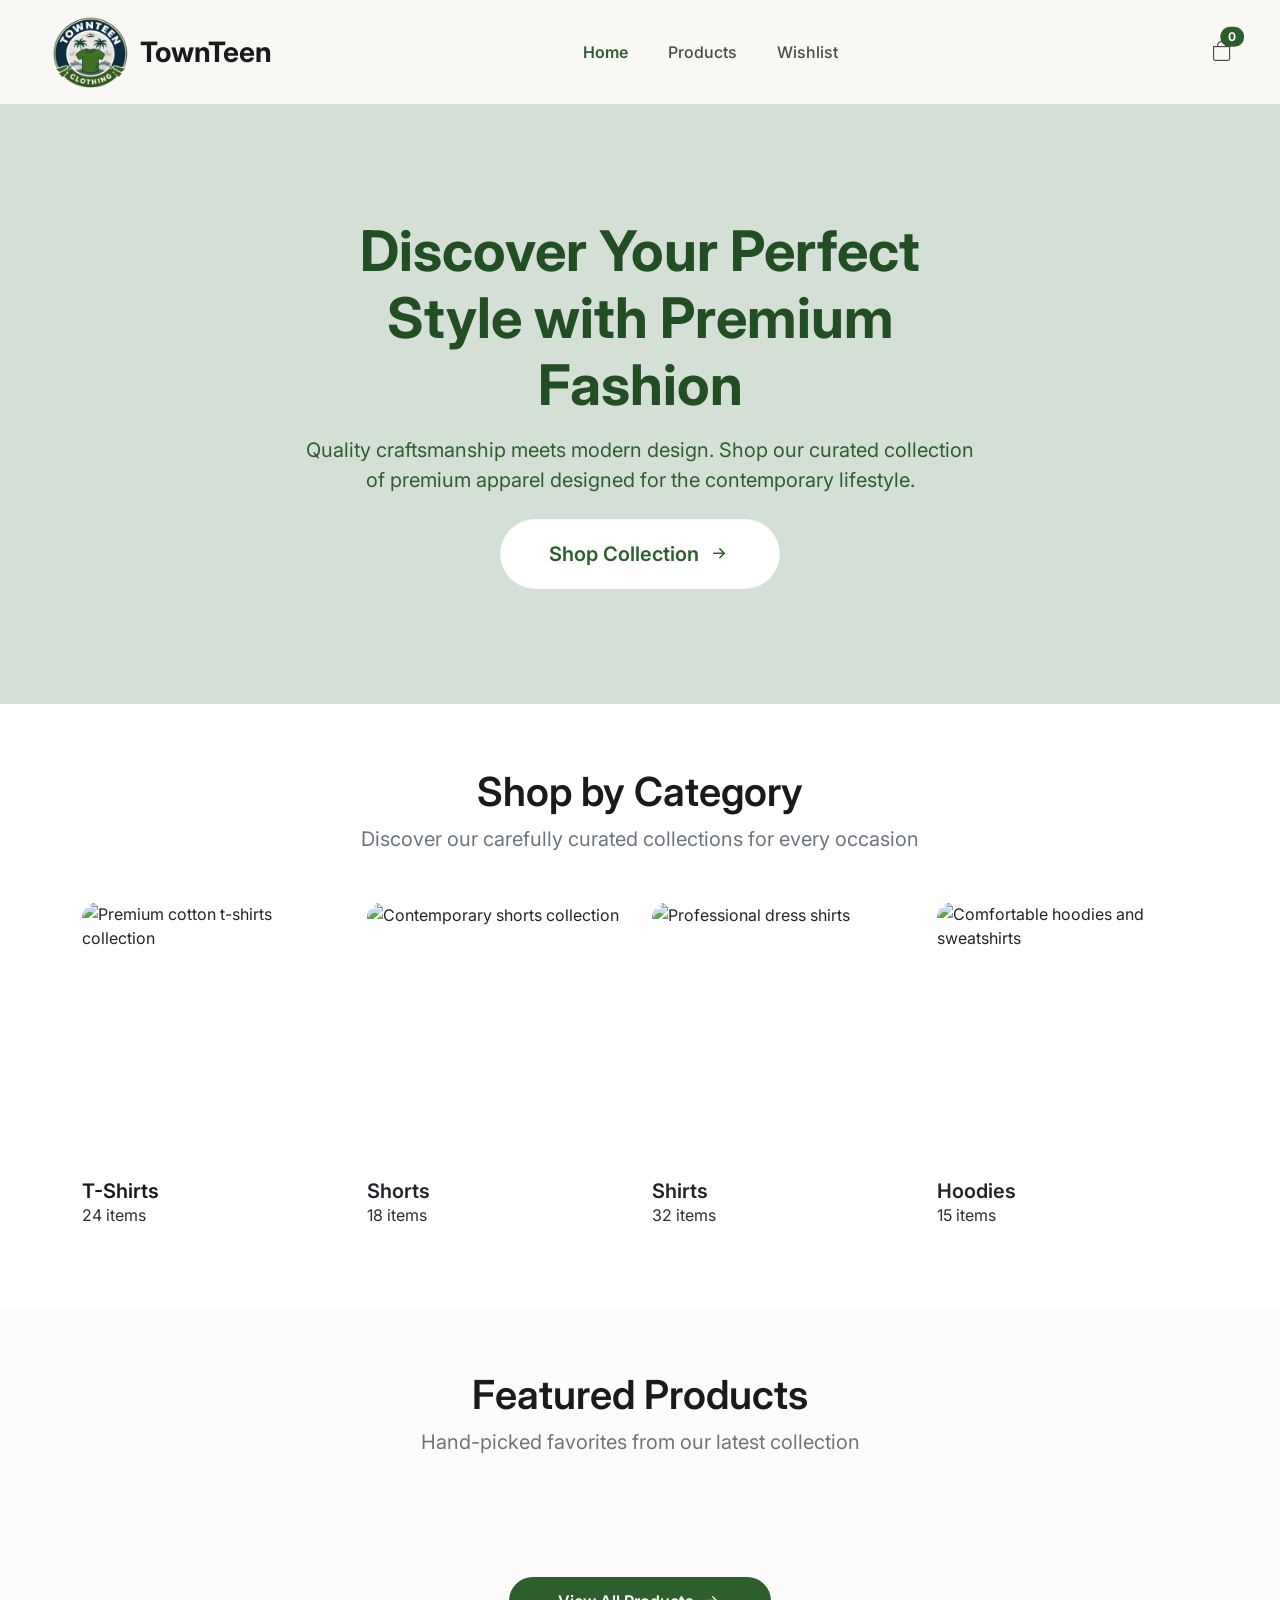
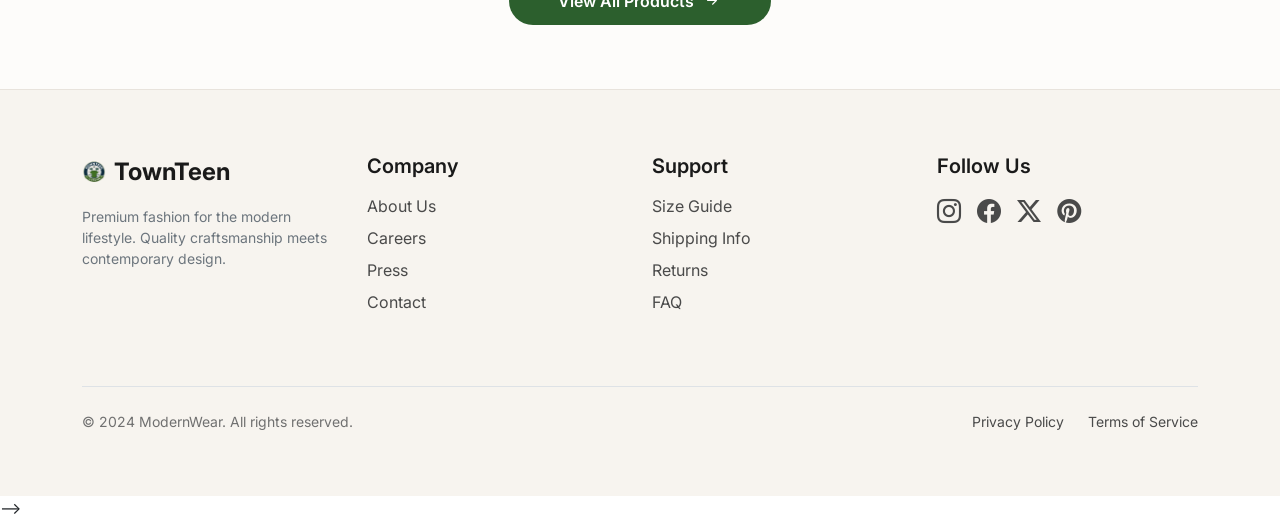
==== commit abf5a568: "adjusting the video in the home page" ====
--- a/index.html
+++ b/index.html
@@ -69,7 +69,7 @@
 
     <main>
         <!-- hero section for mobile view -->
-        <section class=" position-relative w-100 mobile-view-hero"
+        <!-- <section class=" position-relative w-100 mobile-view-hero"
             style="display: none ;min-height: 600px; background-image: url('https://static.paraflowcontent.com/public/resource/image/a74d214f-191f-445a-be1c-9409bee812e2.jpeg'); background-size: cover; background-position: center;">
             <div class="position-absolute top-0 start-0 w-100 h-100" style="background-color: rgba(44, 95, 45, 0.2);">
             </div>
@@ -86,22 +86,26 @@
                     </a>
                 </div>
             </div>
-        </section>
+        </section> -->
 
         <!-- hero section for desktop -->
-        <section class="video-container desktop-view-hero" style="display: none">
-            <div class="position-absolute top-0 start-0 w-100 h-100" style="background-color: rgba(44, 95, 45, 0.2);">
+        <section class="video-container desktop-view-hero">
+
+            <div class="position-absolute top-0 start-0 w-100 h-100"
+                style="z-index: 10000 !important; background-color: rgba(44, 95, 45, 0.2);">
             </div>
             <video autoplay muted loop class="img-cover">
-                <source src="resources/heroVideo.mp4" type="video/mp4">
+                <source src="resources/main-hero-video.mp4" type="video/mp4">
                 Your browser does not support the video tag.
             </video>
 
-            <div class="video-overlay-text container h-100 d-flex align-items-center justify-content-center position-relative py-5"
-                style="min-height: 600px;">
+            <div class="container h-100 d-flex align-items-center justify-content-center position-relative py-5"
+                style="min-height: 600px; z-index: 10000 !important;">
                 <div class="text-center text-white px-3" style="max-width: 720px;">
-                    <h1 class="display-4 fw-bold mb-3 hero-title">Discover Your Perfect Style with Premium Fashion</h1>
-                    <p class="fs-5 mb-4 opacity-90 hero-sub">Quality craftsmanship meets modern design. Shop our curated
+                    <h1 class="display-4 fw-bold mb-3 hero-title" style="color:#214e22 !important">Discover Your Perfect
+                        Style with Premium Fashion</h1>
+                    <p class="fs-5 mb-4 opacity-90 hero-sub" style="color:#2C5F2D !important">Quality craftsmanship
+                        meets modern design. Shop our curated
                         collection of premium apparel designed for the contemporary lifestyle.</p>
                     <a href="products_index.html"
                         class="btn btn-light btn-lg rounded-pill px-5 py-3 fw-semibold d-inline-flex align-items-center gap-2"
@@ -113,14 +117,17 @@
 
         </section>
 
+
+
+
         <script>
-            const mobileViewHero = document.querySelector('.mobile-view-hero');
-            const desktopViewHero = document.querySelector('.desktop-view-hero');
-            function adjustHeroSection() {
-                mobileViewHero.style.display = (window.innerWidth < 600) ? 'block' : 'none';
-                desktopViewHero.style.display = (window.innerWidth >= 600) ? 'block' : 'none';
-            }
-            adjustHeroSection();            
+            // const mobileViewHero = document.querySelector('.mobile-view-hero');
+            // const desktopViewHero = document.querySelector('.desktop-view-hero');
+            // function adjustHeroSection() {
+            //     // mobileViewHero.style.display = (window.innerWidth < 600) ? 'block' : 'none';
+            //     desktopViewHero.style.display = (window.innerWidth >= 600) ? 'block' : 'none';
+            // }
+            // adjustHeroSection();            
         </script>
 
         <section class="section-pad">
@@ -250,61 +257,61 @@
         </footer>
     </main>
 
-    < !--Bootstrap JS Bundle for responsive navbar toggler-->
-        <script src="https://cdn.jsdelivr.net/npm/bootstrap@5.3.0-alpha1/dist/js/bootstrap.bundle.min.js"></script>
-        <script>
-
-            // const mobileViewHero = document.querySelector('.mobile-view-hero');
-            // const desktopViewHero = document.querySelector('.desktop-view-hero');
-            // function adjustHeroSection() {
-            //     mobileViewHero.style.display = (window.innerWidth < 600) ? 'block' : 'none';
-            //     desktopViewHero.style.display = (window.innerWidth >= 600) ? 'block' : 'none';
-            // }
-            // adjustHeroSection();
-
-            window.addEventListener("resize", () => adjustHeroSection());
-
-
-            let totalCartQuantity = localStorage.getItem("totalCartQuantity");
-            const cartItemsSpan = document.getElementById('cartItemsSpan');
-
-            if (totalCartQuantity !== null) {
-                cartItemsSpan.innerText = totalCartQuantity;
-            }
-            document.querySelectorAll('.heart-icon').forEach(heart => {
-                heart.addEventListener('click', function (e) {
-                    e.preventDefault();
-                    const icon = this.querySelector('i');
-                    if (icon.classList.contains('bi-heart')) {
-                        icon.classList.remove('bi-heart');
-                        icon.classList.add('bi-heart-fill');
-                        icon.style.color = '#e83e8c';
-                    } else {
-                        icon.classList.remove('bi-heart-fill');
-                        icon.classList.add('bi-heart');
-                        icon.style.color = '#4a4a4a';
-                    }
-                });
+    <!-- < !--Bootstrap JS Bundle for responsive navbar toggler--> -->
+    <script src="https://cdn.jsdelivr.net/npm/bootstrap@5.3.0-alpha1/dist/js/bootstrap.bundle.min.js"></script>
+    <script>
+
+        // const mobileViewHero = document.querySelector('.mobile-view-hero');
+        // const desktopViewHero = document.querySelector('.desktop-view-hero');
+        // function adjustHeroSection() {
+        //     mobileViewHero.style.display = (window.innerWidth < 600) ? 'block' : 'none';
+        //     desktopViewHero.style.display = (window.innerWidth >= 600) ? 'block' : 'none';
+        // }
+        // adjustHeroSection();
+
+        // window.addEventListener("resize", () => adjustHeroSection());
+
+
+        let totalCartQuantity = localStorage.getItem("totalCartQuantity");
+        const cartItemsSpan = document.getElementById('cartItemsSpan');
+
+        if (totalCartQuantity !== null) {
+            cartItemsSpan.innerText = totalCartQuantity;
+        }
+        document.querySelectorAll('.heart-icon').forEach(heart => {
+            heart.addEventListener('click', function (e) {
+                e.preventDefault();
+                const icon = this.querySelector('i');
+                if (icon.classList.contains('bi-heart')) {
+                    icon.classList.remove('bi-heart');
+                    icon.classList.add('bi-heart-fill');
+                    icon.style.color = '#e83e8c';
+                } else {
+                    icon.classList.remove('bi-heart-fill');
+                    icon.classList.add('bi-heart');
+                    icon.style.color = '#4a4a4a';
+                }
             });
-
-            const maxRange = 4;
-            let productsCounter = 0;
-            let products_data;
-
-            fetch('https://69bea7ae17c3d7d977929e89.mockapi.io/TownTeen/products')
-                .then(res => res.json())
-                .then(data => {
-                    products_data = data;
-                    renderProducts(data);
-                });
-
-            function renderProducts(products) {
-                const container = document.getElementById('products_grid');
-                for (let product of products) {
-                    if (productsCounter === maxRange) break;
-                    const card = document.createElement('div');
-                    card.className = "col-sm-6 col-lg-4 col-xl-3";
-                    card.innerHTML = `
+        });
+
+        const maxRange = 4;
+        let productsCounter = 0;
+        let products_data;
+
+        fetch('https://69bea7ae17c3d7d977929e89.mockapi.io/TownTeen/products')
+            .then(res => res.json())
+            .then(data => {
+                products_data = data;
+                renderProducts(data);
+            });
+
+        function renderProducts(products) {
+            const container = document.getElementById('products_grid');
+            for (let product of products) {
+                if (productsCounter === maxRange) break;
+                const card = document.createElement('div');
+                card.className = "col-sm-6 col-lg-4 col-xl-3";
+                card.innerHTML = `
             <div class="hover-zoom card h-100 border-0 shadow-sm rounded-4 overflow-hidden">
                 <div class="position-relative" style="aspect-ratio: 1/1;">
                     <a href="product_detail.html?id=${product.id}">
@@ -321,33 +328,33 @@
                 </div>
             </div>
             `;
-                    container.append(card);
-                    productsCounter++;
-                    const heartIconBtn = card.querySelector('.heart-icon');
-                    const heartIconEmoji = card.querySelector('.heart-emoji');
-                    if (localStorage.getItem(`wishlist-${product.id}`) !== null) {
+                container.append(card);
+                productsCounter++;
+                const heartIconBtn = card.querySelector('.heart-icon');
+                const heartIconEmoji = card.querySelector('.heart-emoji');
+                if (localStorage.getItem(`wishlist-${product.id}`) !== null) {
+                    heartIconEmoji.classList.remove('bi-heart');
+                    heartIconEmoji.classList.add('bi-heart-fill');
+                    heartIconEmoji.style.color = '#e83e8c';
+                }
+                heartIconBtn.addEventListener('click', () => {
+                    console.log('div event');
+                    if (heartIconEmoji.classList.contains('bi-heart')) {
                         heartIconEmoji.classList.remove('bi-heart');
                         heartIconEmoji.classList.add('bi-heart-fill');
                         heartIconEmoji.style.color = '#e83e8c';
+                        localStorage.setItem(`wishlist-${product.id}`, true);
                     }
-                    heartIconBtn.addEventListener('click', () => {
-                        console.log('div event');
-                        if (heartIconEmoji.classList.contains('bi-heart')) {
-                            heartIconEmoji.classList.remove('bi-heart');
-                            heartIconEmoji.classList.add('bi-heart-fill');
-                            heartIconEmoji.style.color = '#e83e8c';
-                            localStorage.setItem(`wishlist-${product.id}`, true);
-                        }
-                        else {
-                            heartIconEmoji.classList.remove('bi-heart-fill');
-                            heartIconEmoji.classList.add('bi-heart');
-                            heartIconEmoji.style.color = '#4a4a4a';
-                            localStorage.removeItem(`wishlist-${product.id}`);
-                        }
-                    });
-                };
-            }
-        </script>
+                    else {
+                        heartIconEmoji.classList.remove('bi-heart-fill');
+                        heartIconEmoji.classList.add('bi-heart');
+                        heartIconEmoji.style.color = '#4a4a4a';
+                        localStorage.removeItem(`wishlist-${product.id}`);
+                    }
+                });
+            };
+        }
+    </script>
 </body>
 
 </html>
--- a/style.css
+++ b/style.css
@@ -277,26 +277,43 @@
 
 
 
+
+
 .video-container {
-    position: relative; /* Establishes positioning context */
-    width: 100%; /* Adjust width as needed */
-    height: auto; /* Adjust height as needed */
+  position: relative;
+  width: 100%;
+  overflow: hidden;
+}
+
+.video-container video {
+  position: absolute;
+  top: 0;
+  left: 0;
+  width: 100%;
+  height: 100%;
+  object-fit: cover; 
+}
+
+/* .video-container {
+    position: relative; 
+    width: 100%;
+    height: auto; 
 }
 
 .video-container video {
     width: 100%;
     height: auto;
-    display: block;
-}
-
-.video-overlay-text {
-    position: absolute !important; /* Position relative to the container */
-    top: 50% !important; /* Center vertically */
-    left: 50% !important; /* Center horizontally */
-    transform: translate(-50%, -50%) !important; /* Precisely center the element */
-    z-index: 1; /* Ensure text is above the video */
+    display: block; 
+} */
+
+/* .video-overlay-text {
+    position: absolute !important; 
+    top: 50% !important;
+    left: 50% !important; 
+    transform: translate(-50%, -50%) !important; 
+    z-index: 1; 
     color: white;
-    /* font-size: 3em; */
+  
     text-align: center !important;
-    /* Add more styling here (text-shadow for readability, etc.) */
-}+   
+} */
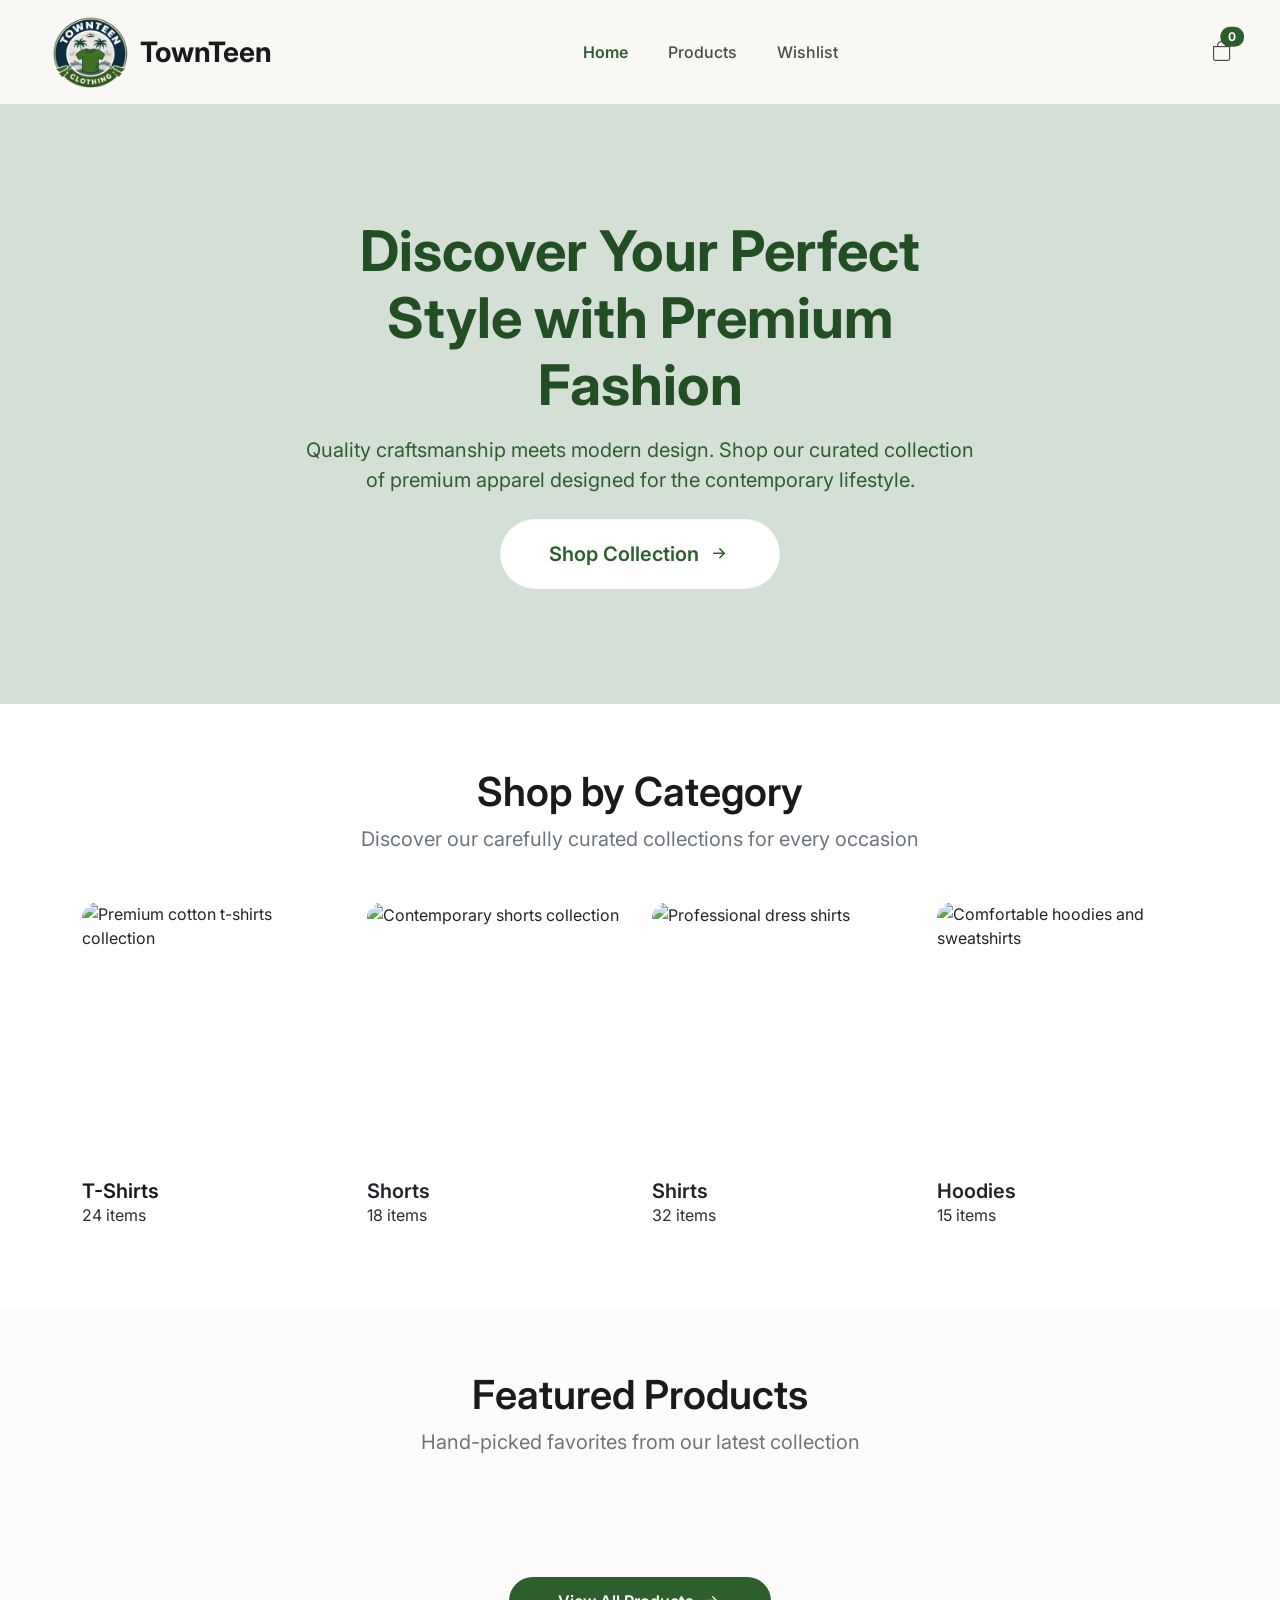
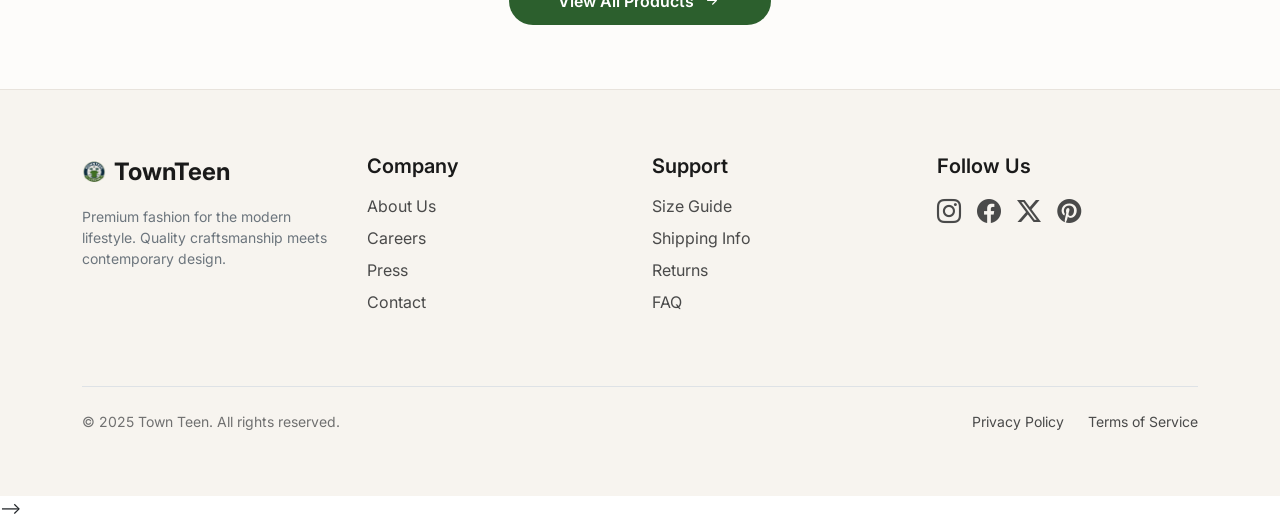
==== commit 0bdab596: "adding readme file" ====
--- a/index.html
+++ b/index.html
@@ -68,26 +68,6 @@
     </header>
 
     <main>
-        <!-- hero section for mobile view -->
-        <!-- <section class=" position-relative w-100 mobile-view-hero"
-            style="display: none ;min-height: 600px; background-image: url('https://static.paraflowcontent.com/public/resource/image/a74d214f-191f-445a-be1c-9409bee812e2.jpeg'); background-size: cover; background-position: center;">
-            <div class="position-absolute top-0 start-0 w-100 h-100" style="background-color: rgba(44, 95, 45, 0.2);">
-            </div>
-            <div class="container h-100 d-flex align-items-center justify-content-center position-relative py-5"
-                style="min-height: 600px;">
-                <div class="text-center text-white px-3" style="max-width: 720px;">
-                    <h1 class="display-4 fw-bold mb-3 hero-title">Discover Your Perfect Style with Premium Fashion</h1>
-                    <p class="fs-5 mb-4 opacity-90 hero-sub">Quality craftsmanship meets modern design. Shop our curated
-                        collection of premium apparel designed for the contemporary lifestyle.</p>
-                    <a href="products_index.html"
-                        class="btn btn-light btn-lg rounded-pill px-5 py-3 fw-semibold d-inline-flex align-items-center gap-2"
-                        style="color: #2C5F2D; background: white;" id="shopCollection">
-                        Shop Collection <i class="bi bi-arrow-right-short fs-4"></i>
-                    </a>
-                </div>
-            </div>
-        </section> -->
-
         <!-- hero section for desktop -->
         <section class="video-container desktop-view-hero">
 
@@ -117,19 +97,6 @@
 
         </section>
 
-
-
-
-        <script>
-            // const mobileViewHero = document.querySelector('.mobile-view-hero');
-            // const desktopViewHero = document.querySelector('.desktop-view-hero');
-            // function adjustHeroSection() {
-            //     // mobileViewHero.style.display = (window.innerWidth < 600) ? 'block' : 'none';
-            //     desktopViewHero.style.display = (window.innerWidth >= 600) ? 'block' : 'none';
-            // }
-            // adjustHeroSection();            
-        </script>
-
         <section class="section-pad">
             <div class="container">
                 <div class="text-center mb-5">
@@ -247,7 +214,7 @@
                 </div>
                 <div class="border-top pt-4 mt-2 d-flex flex-column flex-md-row justify-content-between align-items-center"
                     style="border-color: #e8e3dc;">
-                    <p class="small mb-2 mb-md-0" style="color: #707070;">© 2024 ModernWear. All rights reserved.</p>
+                    <p class="small mb-2 mb-md-0" style="color: #707070;">© 2025 Town Teen. All rights reserved.</p>
                     <div class="d-flex gap-4">
                         <a href="#" class="footer-link small text-decoration-none">Privacy Policy</a>
                         <a href="#" class="footer-link small text-decoration-none">Terms of Service</a>
@@ -260,18 +227,6 @@
     <!-- < !--Bootstrap JS Bundle for responsive navbar toggler--> -->
     <script src="https://cdn.jsdelivr.net/npm/bootstrap@5.3.0-alpha1/dist/js/bootstrap.bundle.min.js"></script>
     <script>
-
-        // const mobileViewHero = document.querySelector('.mobile-view-hero');
-        // const desktopViewHero = document.querySelector('.desktop-view-hero');
-        // function adjustHeroSection() {
-        //     mobileViewHero.style.display = (window.innerWidth < 600) ? 'block' : 'none';
-        //     desktopViewHero.style.display = (window.innerWidth >= 600) ? 'block' : 'none';
-        // }
-        // adjustHeroSection();
-
-        // window.addEventListener("resize", () => adjustHeroSection());
-
-
         let totalCartQuantity = localStorage.getItem("totalCartQuantity");
         const cartItemsSpan = document.getElementById('cartItemsSpan');
 
--- a/style.css
+++ b/style.css
@@ -294,6 +294,8 @@
   object-fit: cover; 
 }
 
+
+
 /* .video-container {
     position: relative; 
     width: 100%;
@@ -316,4 +318,26 @@
   
     text-align: center !important;
    
-} */+} */
+
+
+.add-to-cart-cotainer {
+            border: solid 5px #2C5F2D;
+            background-color: #2C5F2D;
+            width: 250px;
+            height: 60px;
+            border-radius: 16px;
+            position:fixed;
+        }
+
+
+.fade {
+    opacity: 0;
+    transform: translateY(0px);
+    transition: opacity 0.5s ease, transform 0.5s ease;
+}
+
+.fade.show {
+    opacity: 1;
+    transform: translateY(-20px);
+}
